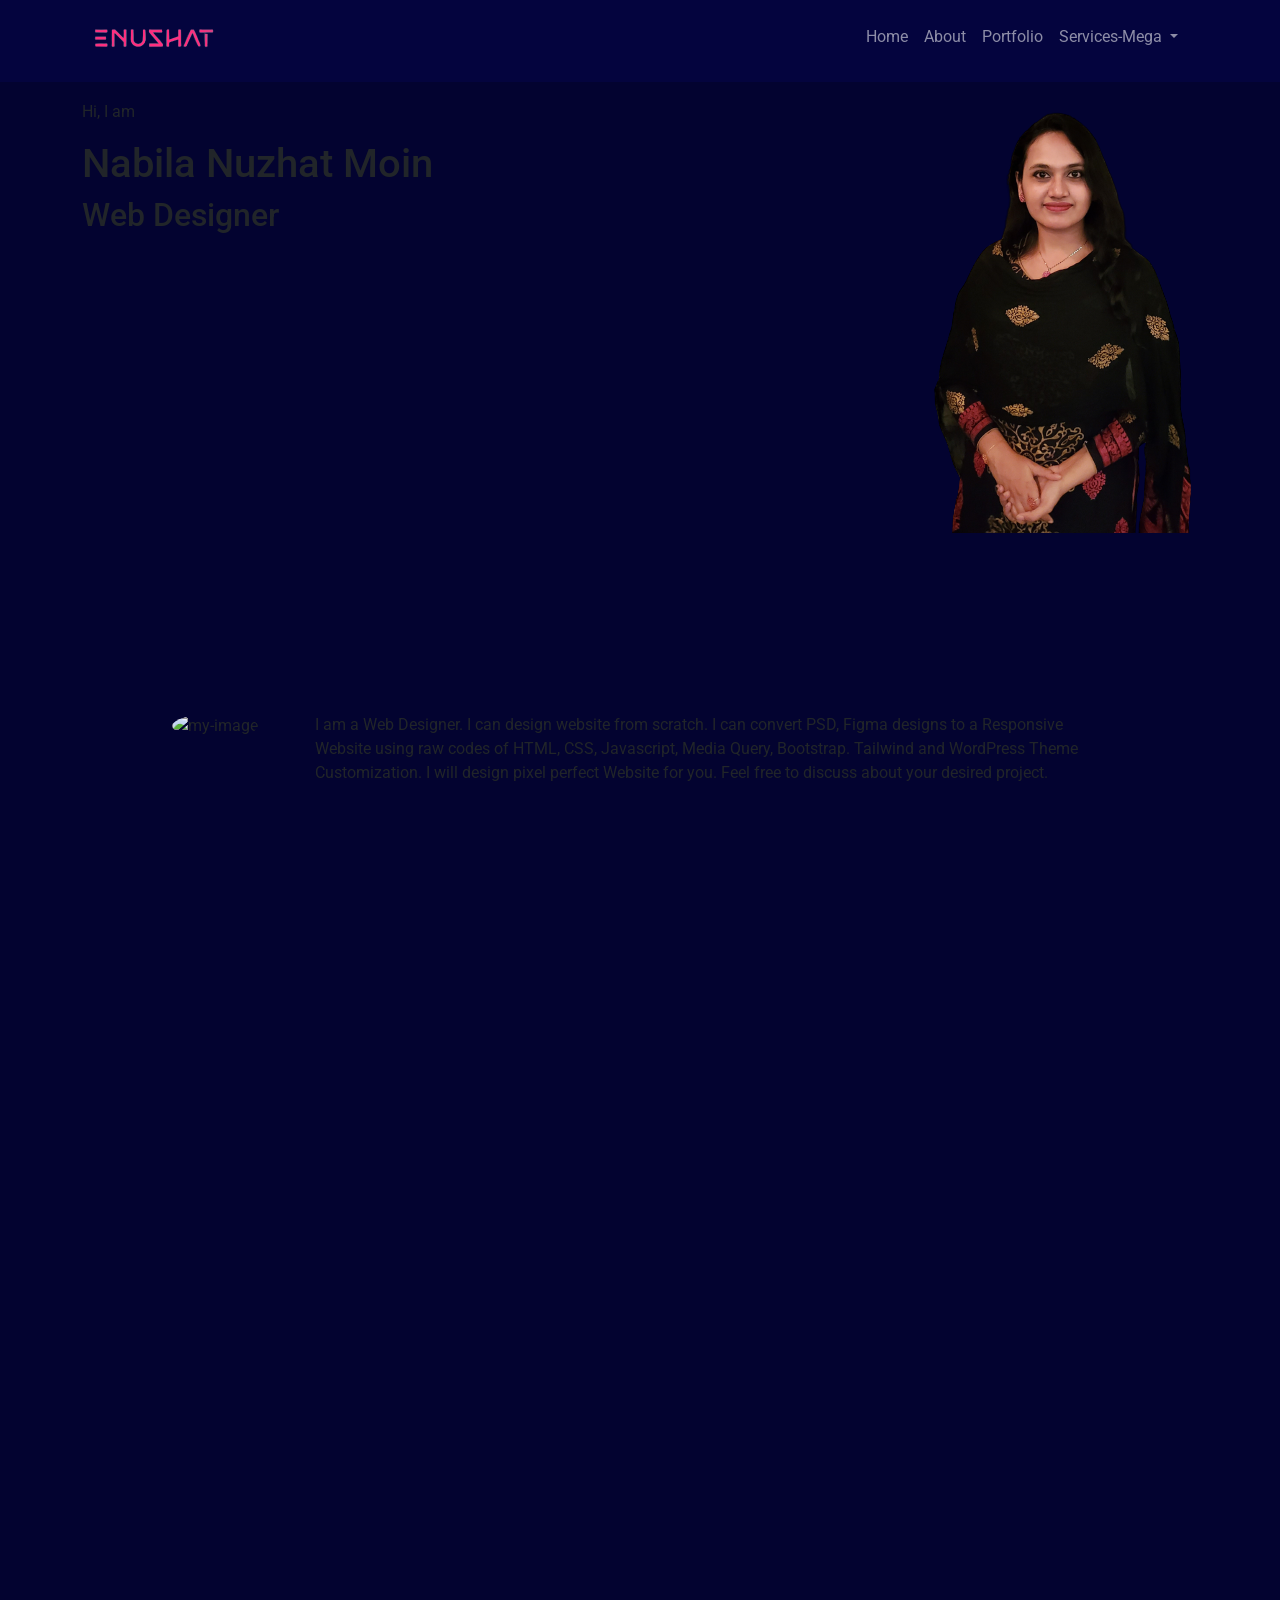
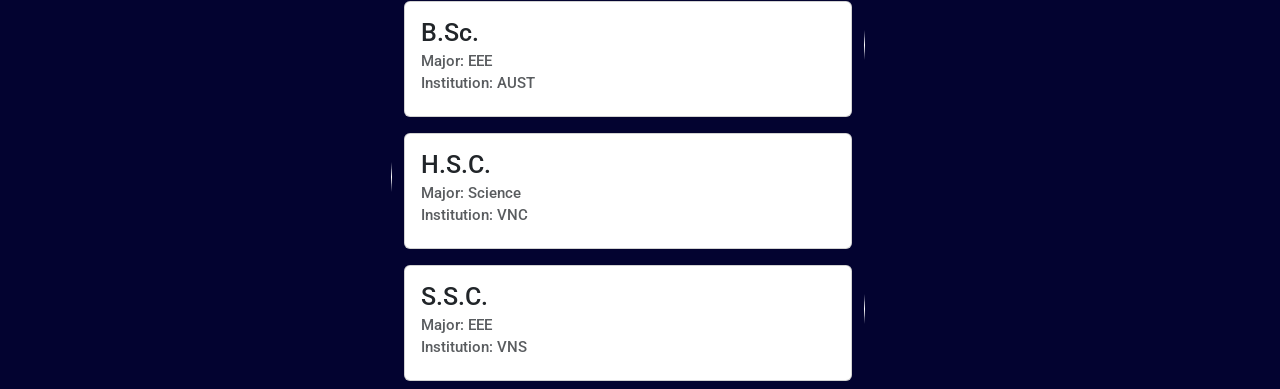
==== index.html @ a144dd79 "zigzag card :Css timeline add work in progress" ====
<!DOCTYPE html>
<html lang="en">
<head>
    <meta charset="UTF-8">
    <meta name="viewport" content="width=device-width, initial-scale=1.0">
    <title>Nabila Nuzhat Moin-Demo</title>
<!-- my favicon logo -->
    <link rel="icon" href="image/white-favicon.png" type="image/png">

<!-- google fonts-roboto -->
    <link rel="preconnect" href="https://fonts.googleapis.com">
    <link rel="preconnect" href="https://fonts.gstatic.com" crossorigin>
    <link href="https://fonts.googleapis.com/css2?family=Roboto:wght@100;300;400;500;700;900&display=swap" rel="stylesheet">

<!-- Bootstrap 5.3 css -->
    <link rel="stylesheet" href="css/bootstrap.min.css">
<!-- my css file -->
    <link rel="stylesheet" href="css/style.css">


</head>
<body>
<!-- header ----------start -->
    <header>
       <section class="container">

        <div class="row">
            <div class="col-12">
<!-- ============= FOR MEGAMenu COMPONENT ============== -->
<nav class="navbar navbar-expand-lg navbar-dark">
    <div class="container-fluid">
        <a class="navbar-brand" href="index.html"><img src="image/my-logo.png" class="img-fluid w-50" alt="my-logo"></a>
        <button class="navbar-toggler" type="button" data-bs-toggle="collapse" data-bs-target="#main_nav"  aria-expanded="false" aria-label="Toggle navigation">
            <span class="navbar-toggler-icon"></span>
        </button>
        <div class="collapse navbar-collapse" id="main_nav">
            <ul class="navbar-nav ms-auto">
                <li class="nav-item active"> <a class="nav-link" href="index.html">Home </a> </li>
                <li class="nav-item"><a class="nav-link" href="#"> About </a></li>
                <li class="nav-item"><a class="nav-link" href="#"> Portfolio </a></li>
                <li class="nav-item dropdown has-megamenu">
                    <a class="nav-link dropdown-toggle" href="#" data-bs-toggle="dropdown"> Services-Mega </a>
                    <div class="dropdown-menu megamenu" role="menu">
                        <div class="row g-3">
                            <div class="col-lg-3 col-6">
                                <div class="col-megamenu">
                                    <h6 class="title">PSD to HTML/CSS</h6>
                                    <ul class="list-unstyled">
                                        <li><a href="#">Custom Menu</a></li>
                                        <li><a href="#">Custom Menu</a></li>
                                        <li><a href="#">Custom Menu</a></li>
                                        <li><a href="#">Custom Menu</a></li>
                                        <li><a href="#">Custom Menu</a></li>
                                        <li><a href="#">Custom Menu</a></li>
                                    </ul>
                                </div>  <!-- col-megamenu.// -->
                            </div><!-- end col-3 -->
                            <div class="col-lg-3 col-6">
                                <div class="col-megamenu">
                                    <h6 class="title">Figma to HTML/CSS3</h6>
                                    <ul class="list-unstyled">
                                        <li><a href="#">Custom Menu</a></li>
                                        <li><a href="#">Custom Menu</a></li>
                                        <li><a href="#">Custom Menu</a></li>
                                        <li><a href="#">Custom Menu</a></li>
                                        <li><a href="#">Custom Menu</a></li>
                                        <li><a href="#">Custom Menu</a></li>
                                    </ul>
                                </div>  <!-- col-megamenu.// -->
                            </div><!-- end col-3 -->
                            <div class="col-lg-3 col-6">
                                <div class="col-megamenu">
                                    <h6 class="title">Wordepress Theme Customization</h6>
                                    <ul class="list-unstyled">
                                        <li><a href="#"></a></li>
                                        <li><a href="#">Elementor</a></li>
                                        <li><a href="#">Custom Menu</a></li>
                                        <li><a href="#">Custom Menu</a></li>
                                        <li><a href="#">Custom Menu</a></li>
                                        <li><a href="#">Custom Menu</a></li>
                                    </ul>
                                </div>  <!-- col-megamenu.// -->
                            </div>    
                            <div class="col-lg-3 col-6">
                                <div class="col-megamenu">
                                    <h6 class="title">React Js</h6>
                                    <ul class="list-unstyled">
                                        <li><a href="#">Custom Menu</a></li>
                                        <li><a href="#">Custom Menu</a></li>
                                        <li><a href="#">Custom Menu</a></li>
                                        <li><a href="#">Custom Menu</a></li>
                                        <li><a href="#">Custom Menu</a></li>
                                        <li><a href="#">Custom Menu</a></li>
                                    </ul>
                                </div>  <!-- col-megamenu.// -->
                            </div><!-- end col-3 -->
                        </div><!-- end row --> 
                    </div> <!-- dropdown-mega-menu.// -->
                </li>
            </ul>
         
        </div> <!-- navbar-collapse.// -->
    </div> <!-- container-fluid.// -->
    </nav>
    <!-- ============= FOR MEGAMenu COMPONENT END// ============== -->
    </div>
    </div>
    
       
       </section>
    </header>
    <!-- header ----------end -->

    <!-- banner ---------- start -->
    <section class="banner common-bg  mx-auto">
        <div class="container">
            <div class="d-flex flex-column flex-sm-row justify-content-sm-between ">
                <div class="text-banner-intro">
                    <p>Hi&comma; I am</p>
                    <h1>Nabila Nuzhat Moin</h1>
                    <h2>Web Designer</h2>
                </div>
                <div class="banner-my-image">
                    <img src="image/middle-bg.png" class="img-fluid" alt="nabila-nuzhat-moin">
                </div>
            </div>
        </div>
    </section>
<!-- banner ---------- end -->


<!-- About ---------- start -->
<section class="about common-bg mx-auto">
    <div class="container about-container">
        <div class="d-flex flex-row justify-content-sm-between">
            <div class="about-my-image">
                <img src="image/about-image.png" alt="my-image" class="img-fluid">
            </div>
            <div class="about-text">
                <p>I am a Web Designer. I can design website from scratch. I can convert PSD,  Figma designs to a Responsive Website using raw codes of HTML, CSS, Javascript, Media Query, Bootstrap. Tailwind and WordPress Theme Customization. I will design pixel perfect Website for you. Feel free to discuss about your desired project.</p>
            </div>
        </div>
    </div>
</section>
<!-- About ---------- end -->

<!-- Education ----start -->
    <section class="education common-bg">
        <div class="container-fluid">
            <di class="row">
                <div class="col-md-12 d-flex flex-column align-items-center justify-content-center">
                    <!-- BOX 1 -->
                    <div class="card my-2 me-4" style="width: 28rem;">
                        <div class="card-body">
                          <h5 class="card-title">B.Sc.</h5>
                          <h6 class="card-subtitle mb-2 text-body-secondary mb-2 text-muted">Major: EEE</h6>
                          <h6 class="card-subtitle mb-2 text-body-secondary">Institution: AUST</h6>
                          
                          
                        </div>
                        <span class="left-arrow"></span>
                      </div>

                    <!-- BOX 2 -->
                        <div class="card my-2 me-4" style="width: 28rem;">
                            <div class="card-body">
                            <h5 class="card-title">H.S.C.</h5>
                            <h6 class="card-subtitle mb-2 text-body-secondary mb-2 text-muted">Major: Science</h6>
                            <h6 class="card-subtitle mb-2 text-body-secondary">Institution: VNC</h6>
                          
                          
                        </div>
                        <span class="right-arrow"></span>
                      </div>

                    <!-- BOX 3 -->
                        <div class="card my-2 me-4" style="width: 28rem;">
                            <div class="card-body">
                            <h5 class="card-title">S.S.C.</h5>
                            <h6 class="card-subtitle mb-2 text-body-secondary mb-2 text-muted">Major: EEE</h6>
                            <h6 class="card-subtitle mb-2 text-body-secondary">Institution: VNS</h6>
                            
                            
                            </div>
                            <span class="left-arrow"></span>
                        </div>

                </div>
            </di>
        </div>
    </section>
<!-- Education ----end -->

    <script src="js/bootstrap.bundle.min.js"></script>
</body>
</html>
---- css/style.css ----
:root{
    --primary-font: "Roboto", sans-serif;
    --navy-blue: #07074d;
    --navy-blue-transparent: rgba(7, 7, 77, 0.5);
    --navy-blue-darkest: #030330;
}

a{
    text-decoration: none;
}

body{
    font-family: var(--primary-font);
}

.common-bg{
    background-color: var(--navy-blue-darkest);
}

/* header style */
header{
    position: sticky;
    top: 0;
    height: 82px;
    background-color: var(--navy-blue-transparent);
    z-index: 999;
    padding: 0 20px;
    margin-bottom: -82px;
}

.header-container{
    display: flex;
    justify-content: space-between;
    align-items: center;
}

/* banner - style */

.banner{
    padding-top: 100px;
    padding-bottom: 100px;
}

.about{
    padding: 80px 0;
}
.about .about-container{
    height: 800px;
    width: 75%;
}
.about-my-image{
    width: 350px;
}

.about-text{
    padding-left: 20px ;
    
}

.about-my-image img{
    border-radius: 50%;
width: 100%;
}

/* Education ---------------------------------*/
/* .wpr-timeline-centered{
     
        position: relative;
        display: table;
        width: 100%;
        height: 100%;
    
}

.elementor-11 .elementor-element.elementor-element-42fb669 .wpr-wrapper .wpr-middle-line {
    background-color: #FF2D7F;
    width: 4px;
    transform: translate(-50%) !important;
}
.wpr-both-sided-timeline .wpr-middle-line {
    left: 50%;
}
.wpr-middle-line {
    position: absolute;
    display: block;
    width: 4px;
    top: 20px;
    height: 100%;
} */

.card-title{
    font-size: 25px;
}
.card-subtitle{
    font-size: 15px;
}

.left-arrow{
    position: absolute;
    height: 0;
    width: 0;
    top: 28px;
    z-index: 1;
    border-top: 15px solid transparent;
    border-bottom: 15px solid transparent;
    border-left: 1px solid #fff;
    right: -14px;
}
.right-arrow{
    position: absolute;
    height: 0;
    width: 0;
    top: 28px;
    z-index: 1;
    border-top: 15px solid transparent;
    border-bottom: 15px solid transparent;
    border-left: 1px solid #fff;
    left: -14px;
}

/* Mega menu design-bootstrap snippet */
.navbar .megamenu{ padding: 1rem; }
/* ============ desktop view ============ */
@media all and (min-width: 992px) {
	
	.navbar .has-megamenu{position:static!important;}
	.navbar .megamenu{left:0; right:0; width:100%; margin-top:0;  }
	
}	
/* ============ desktop view .end// ============ */


/* ============ mobile view ============ */
@media(max-width: 991px){
	.navbar.fixed-top .navbar-collapse, .navbar.sticky-top .navbar-collapse{
		overflow-y: auto;
	    max-height: 90vh;
	    margin-top:10px;
	}
}
/* ============ mobile view .end// ============ */
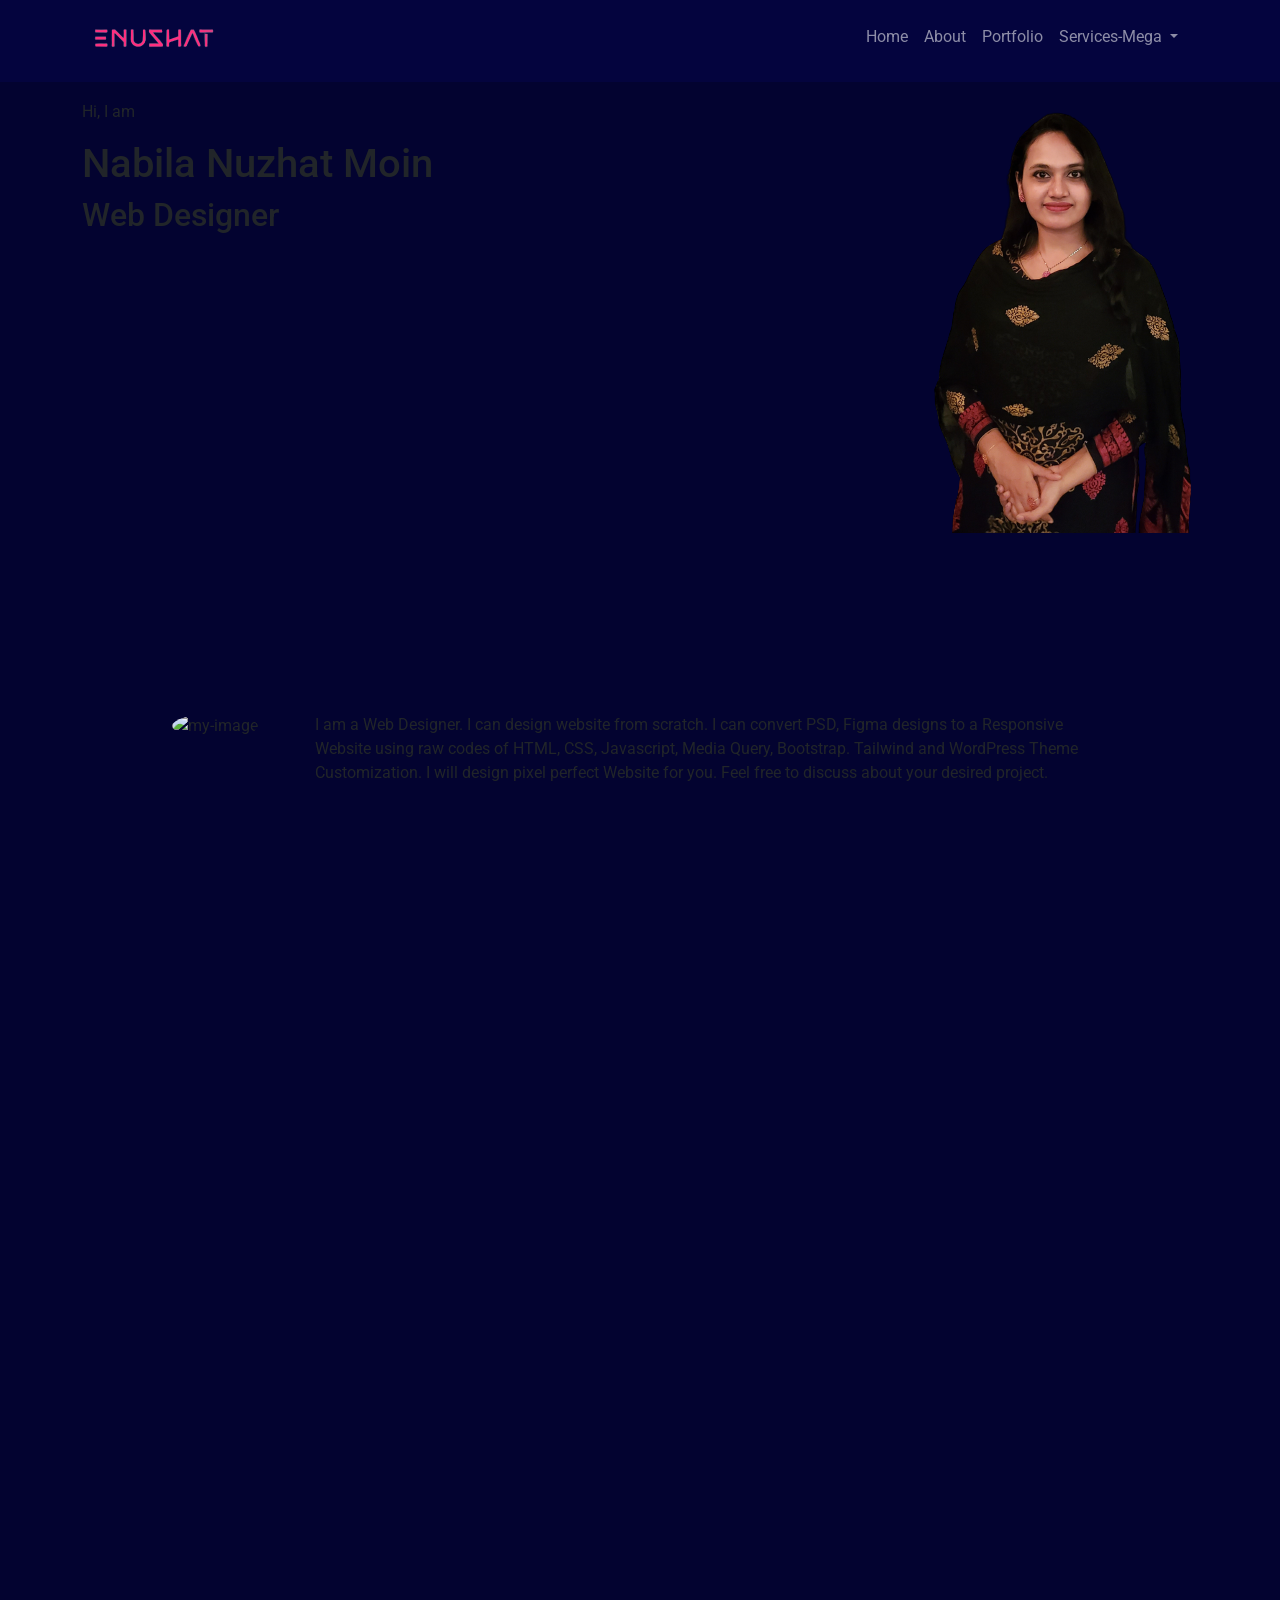
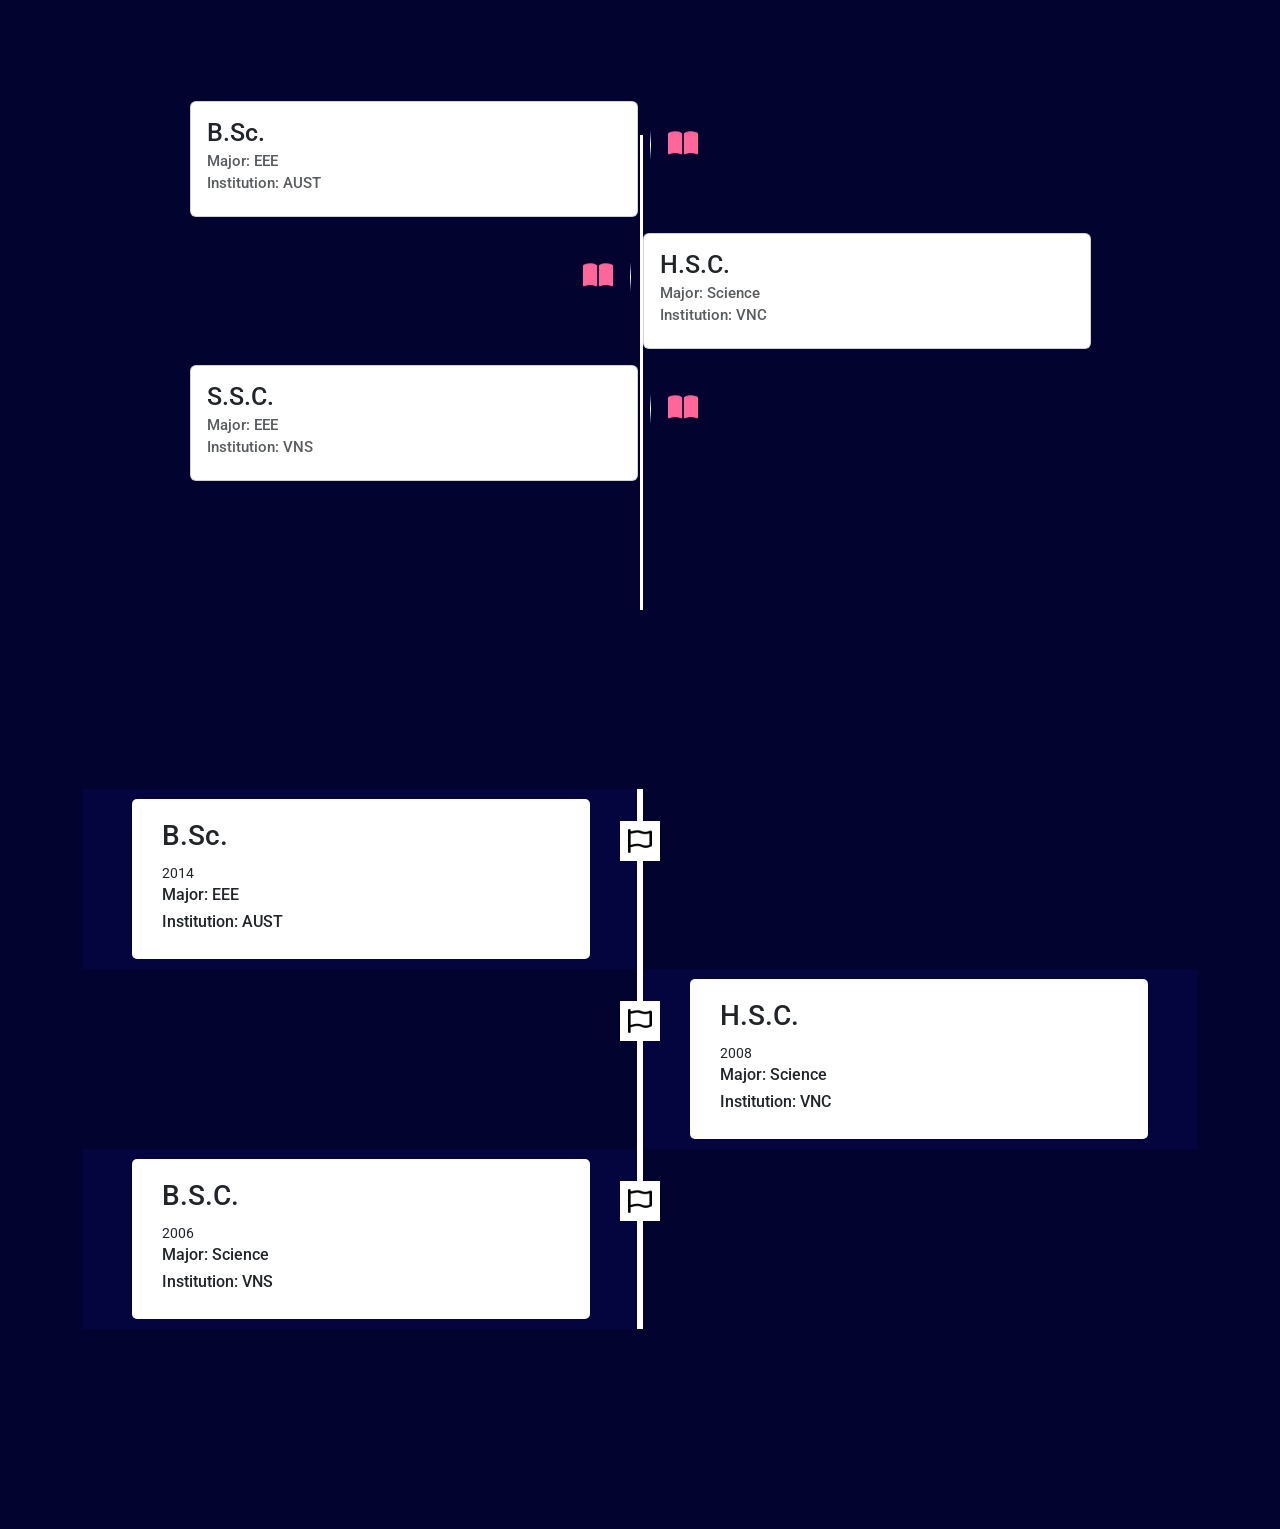
==== commit d7cbbadc: "timeline 2nd design trial" ====
--- a/index.html
+++ b/index.html
@@ -147,10 +147,13 @@
 <!-- Education ----start -->
     <section class="education common-bg">
         <div class="container-fluid">
-            <di class="row">
-                <div class="col-md-12 d-flex flex-column align-items-center justify-content-center">
+            <di class="row education-line">
+                <div class=" col-md-12 white-line d-flex flex-column align-items-center justify-content-center">
                     <!-- BOX 1 -->
-                    <div class="card my-2 me-4" style="width: 28rem;">
+                    <div class="card my-2 me-4 leftBox" style="width: 28rem;">
+                        <img src="image/book-open-solid.png" class="card-icon-image pt-3 px-3 pb-1" alt="">
+                        <!-- <img src="im/" class="card-flag-image pt-3 px-3 pb-1" alt=""> -->
+                        
                         <div class="card-body">
                           <h5 class="card-title">B.Sc.</h5>
                           <h6 class="card-subtitle mb-2 text-body-secondary mb-2 text-muted">Major: EEE</h6>
@@ -162,7 +165,9 @@
                       </div>
 
                     <!-- BOX 2 -->
-                        <div class="card my-2 me-4" style="width: 28rem;">
+                    <div class="card my-2 me-4 rightBox" style="width: 28rem;">
+                        <img src="image/book-open-solid.png" class="card-icon-image pt-3 px-3 pb-1" alt="">
+                        <!-- <img src="im/" class="card-flag-image pt-3 px-3 pb-1" alt=""> -->
                             <div class="card-body">
                             <h5 class="card-title">H.S.C.</h5>
                             <h6 class="card-subtitle mb-2 text-body-secondary mb-2 text-muted">Major: Science</h6>
@@ -174,7 +179,9 @@
                       </div>
 
                     <!-- BOX 3 -->
-                        <div class="card my-2 me-4" style="width: 28rem;">
+                    <div class="card my-2 me-4 leftBox" style="width: 28rem;">
+                        <img src="image/book-open-solid.png" class="card-icon-image pt-3 px-3 pb-1" alt="">
+                        <!-- <img src="image/flag-regular.svg" class="card-flag-image pt-3 px-3 pb-1" alt=""> -->
                             <div class="card-body">
                             <h5 class="card-title">S.S.C.</h5>
                             <h6 class="card-subtitle mb-2 text-body-secondary mb-2 text-muted">Major: EEE</h6>
@@ -191,6 +198,46 @@
     </section>
 <!-- Education ----end -->
 
+
+
+
+<!-- -------------------timeline second  -->
+<section class="education common-bg">
+    <div class="timeline container">
+        <!-- TIME box 1 -->
+        <div class="education-container left-container">
+            <img src="image/flag-regular.png" alt="icon">
+            <div class="text-box">
+                <h3>B.Sc.</h3>
+                <small>2014</small>
+                <h6>Major: EEE</h6>
+                <h6>Institution: AUST</h6>
+            </div>
+        </div>
+        <!-- TIME box 2 -->
+        <div class="education-container right-container">
+            <img src="image/flag-regular.png" alt="icon">
+            <div class="text-box">
+                <h3>H.S.C.</h3>
+                <small>2008</small>
+                <h6>Major: Science</h6>
+                <h6>Institution: VNC</h6>
+            </div>
+        </div>
+        <!-- TIME box 3 -->
+        <div class="education-container left-container">
+            <img src="image/flag-regular.png" alt="icon">
+            <div class="text-box">
+                <h3>B.S.C.</h3>
+                <small>2006</small>
+                <h6>Major: Science</h6>
+                <h6>Institution: VNS</h6>
+            </div>
+        </div>
+    </div>
+
+</section>
+
     <script src="js/bootstrap.bundle.min.js"></script>
 </body>
 </html>
--- a/css/style.css
+++ b/css/style.css
@@ -17,6 +17,7 @@
 
 .common-bg{
     background-color: var(--navy-blue-darkest);
+    padding: 100px 0;
 }
 
 /* header style */
@@ -96,7 +97,45 @@
 .card-subtitle{
     font-size: 15px;
 }
-
+/* , .card-flag-image */
+.card-icon-image{
+    width: 14%;
+    height: auto;
+    position: absolute; 
+    right: -77px;
+    top: 10px;
+    z-index: 10; 
+    color: #fff;
+}
+
+/* .card-flag-image{
+    position: absolute; 
+    right: -77px;
+    top: 10px;
+    z-index: 10; 
+} */
+
+/* .rightBox .card-flag-image {
+    left: -77px;
+} */
+.rightBox .card-icon-image {
+    left: -77px;
+}
+.education-line{
+    position: relative;
+}
+
+.white-line::after{
+    content: '';
+    position: absolute;
+    width: 3px;
+    height: 120%;
+    background-color: #fff;
+    top: 42px;
+    left: 50%;
+    /* margin-left: 9px; */
+    z-index: 1;
+}
 .left-arrow{
     position: absolute;
     height: 0;
@@ -119,6 +158,87 @@
     border-left: 1px solid #fff;
     left: -14px;
 }
+
+.leftBox{
+    left: -17%;
+}
+.rightBox{
+    left: 19%;
+}
+
+
+
+
+
+
+/* ----------------------------new TIMELINE SECOND */
+.timeline{
+    position: relative;
+    
+    margin: 100px auto;
+}
+
+.education-container{
+    padding: 10px 50px;
+    position: relative;
+    width: 50%;
+    background: var(--navy-blue-transparent);
+}
+
+.text-box{
+    padding: 20px 30px;
+    position: relative;
+    background-color: #fff;
+    border-radius: 5px;
+}
+
+.left-container{
+    left: 0;
+}
+
+.right-container{
+    left: 50%;
+}
+
+.education-container img{
+    position: absolute;
+    width: 40px;
+    height: 40px;
+    /* border-radius: 20px; */
+    
+    right: -20px;
+    top: 32px;
+    z-index: 10;
+    background-color: #fff;
+    padding: 8px;
+    
+}
+
+.right-container img{
+    left: -20px;
+}
+
+.timeline::after{
+    content: '';
+    position: absolute;
+    width: 6px;
+    height: 100%;
+    background-color: #fff;
+    top: 0;
+    left: 50%;
+    margin-left: -3px;
+    z-index: 1;
+}
+
+
+
+
+
+
+
+
+
+
 
 /* Mega menu design-bootstrap snippet */
 .navbar .megamenu{ padding: 1rem; }
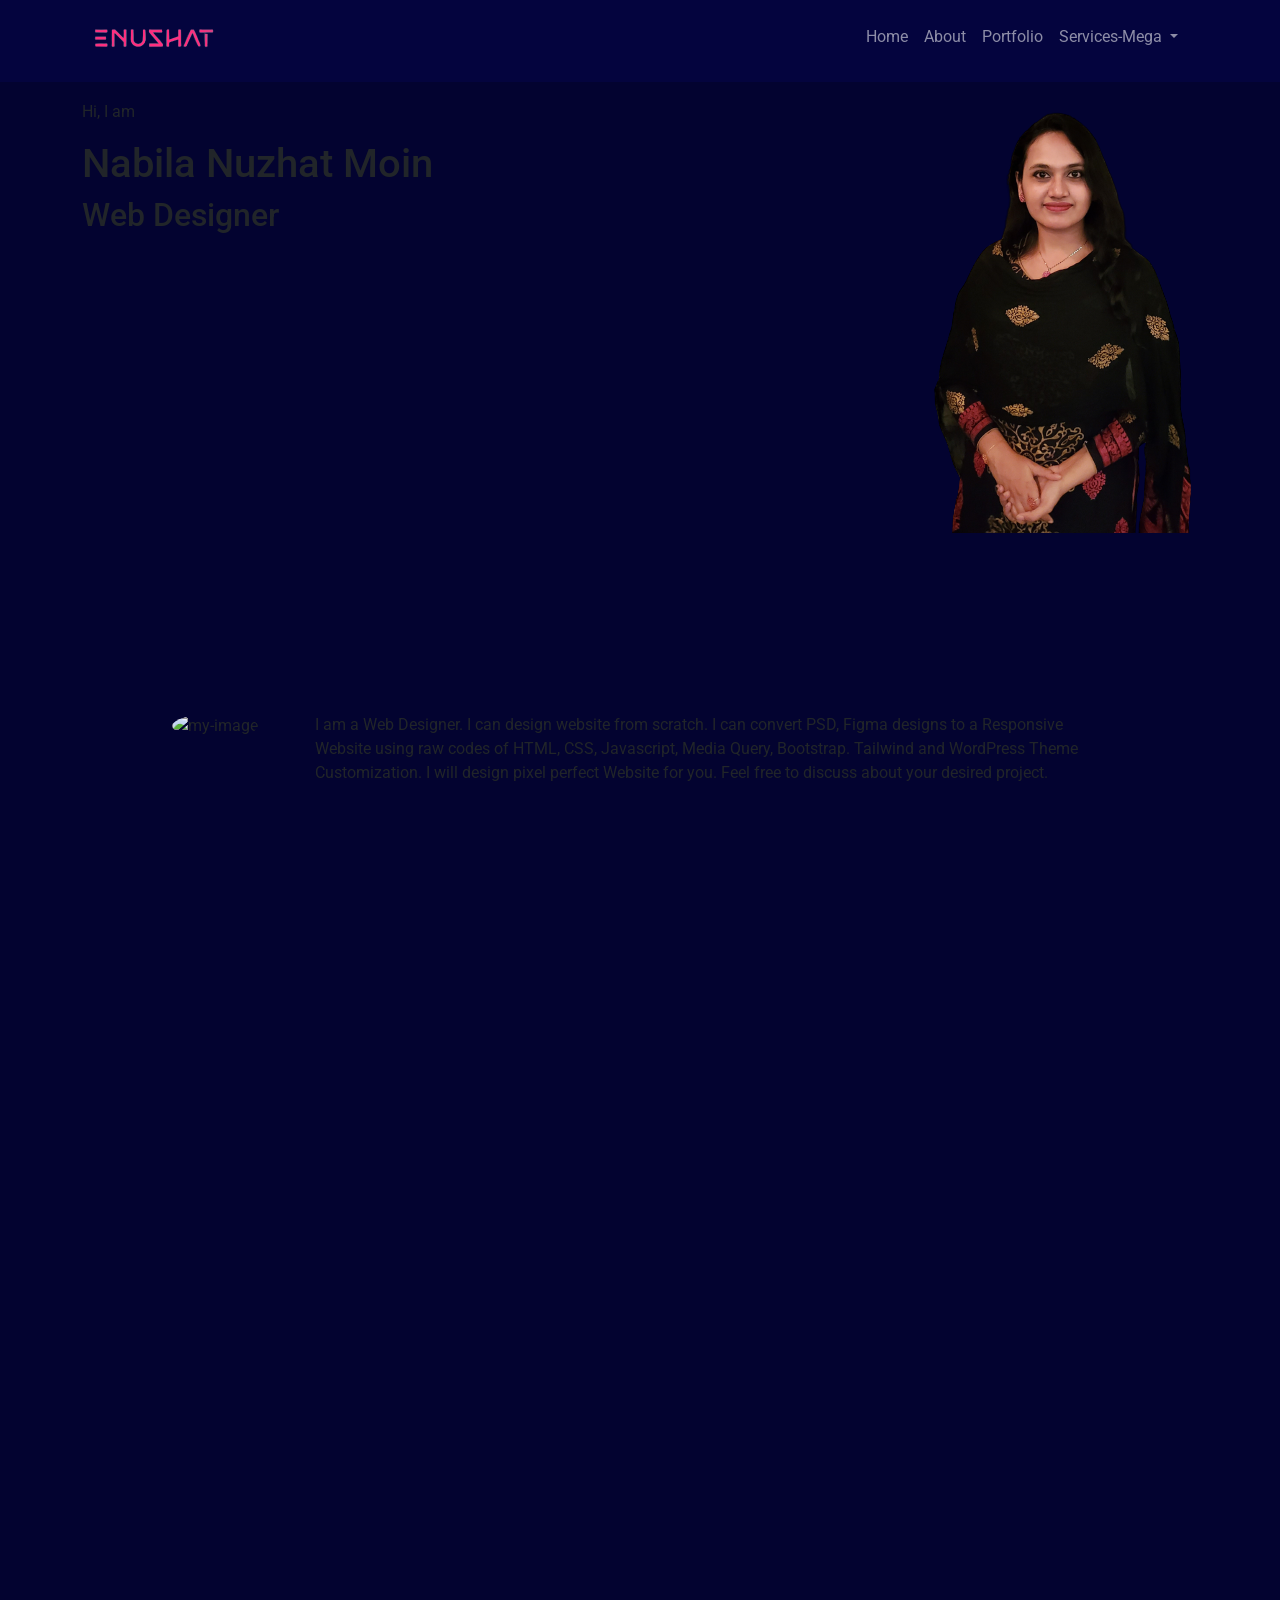
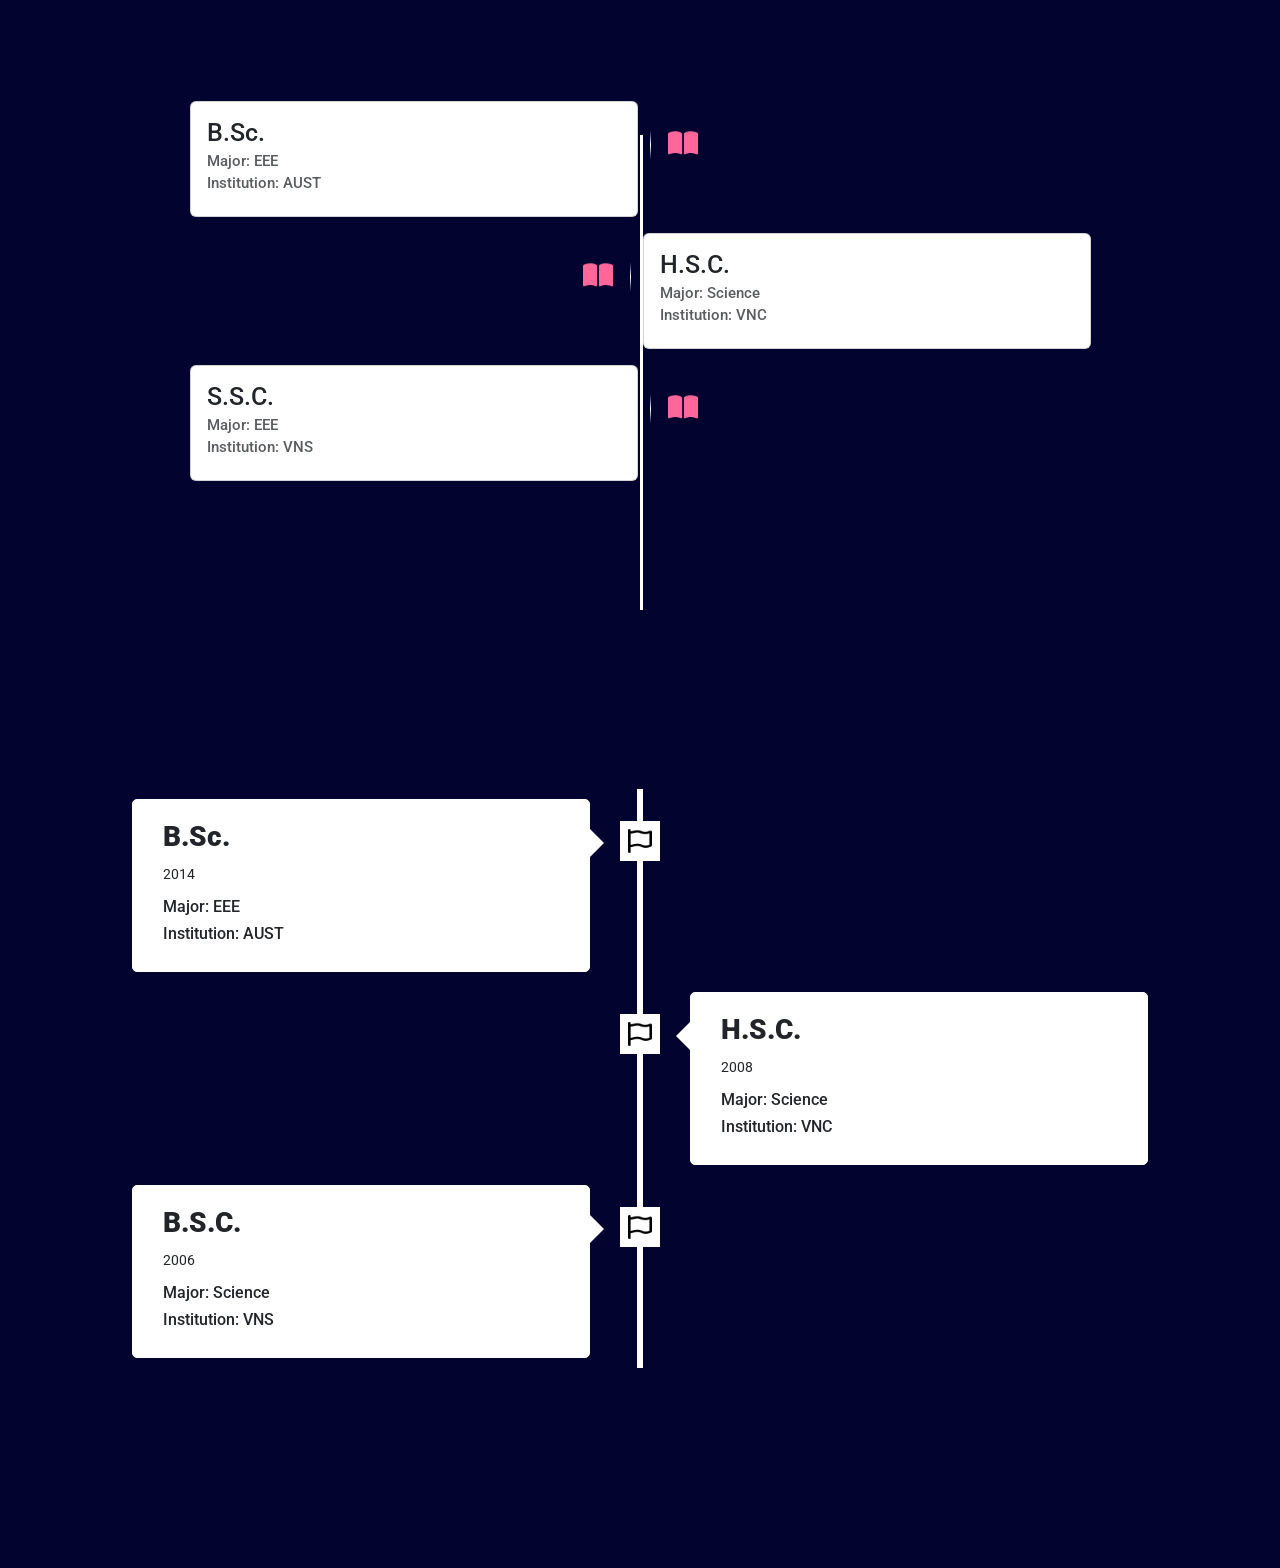
==== commit 0ca96f04: "second timeline design arrow add" ====
--- a/index.html
+++ b/index.html
@@ -212,6 +212,8 @@
                 <small>2014</small>
                 <h6>Major: EEE</h6>
                 <h6>Institution: AUST</h6>
+
+                <span class="left-container-arrow"></span>
             </div>
         </div>
         <!-- TIME box 2 -->
@@ -222,6 +224,8 @@
                 <small>2008</small>
                 <h6>Major: Science</h6>
                 <h6>Institution: VNC</h6>
+
+                <span class="right-container-arrow"></span>
             </div>
         </div>
         <!-- TIME box 3 -->
@@ -232,6 +236,7 @@
                 <small>2006</small>
                 <h6>Major: Science</h6>
                 <h6>Institution: VNS</h6>
+                <span class="left-container-arrow"></span>
             </div>
         </div>
     </div>
--- a/css/style.css
+++ b/css/style.css
@@ -182,7 +182,7 @@
     padding: 10px 50px;
     position: relative;
     width: 50%;
-    background: var(--navy-blue-transparent);
+    /* background: var(--navy-blue-transparent); */
 }
 
 .text-box{
@@ -190,7 +190,9 @@
     position: relative;
     background-color: #fff;
     border-radius: 5px;
-}
+    border: 1px solid #fff;
+}
+
 
 .left-container{
     left: 0;
@@ -230,6 +232,39 @@
     z-index: 1;
 }
 
+.text-box h3{
+font-weight: 900;
+}
+
+.text-box small{
+    display: inline-block;
+    margin-bottom: 12px;
+}
+
+.left-container-arrow{
+    height: 0;
+    width: 0;
+    position: absolute;
+    top: 28px;
+    z-index: 1;
+    border-top: 15px solid transparent;
+    border-bottom: 15px solid transparent;
+    border-left: 15px solid #fff;
+    right: -15px;
+
+}
+.right-container-arrow{
+    height: 0;
+    width: 0;
+    position: absolute;
+    top: 28px;
+    z-index: 1;
+    border-top: 15px solid transparent;
+    border-bottom: 15px solid transparent;
+    border-right: 15px solid #fff;
+    left: -15px;
+
+}
 
 
 
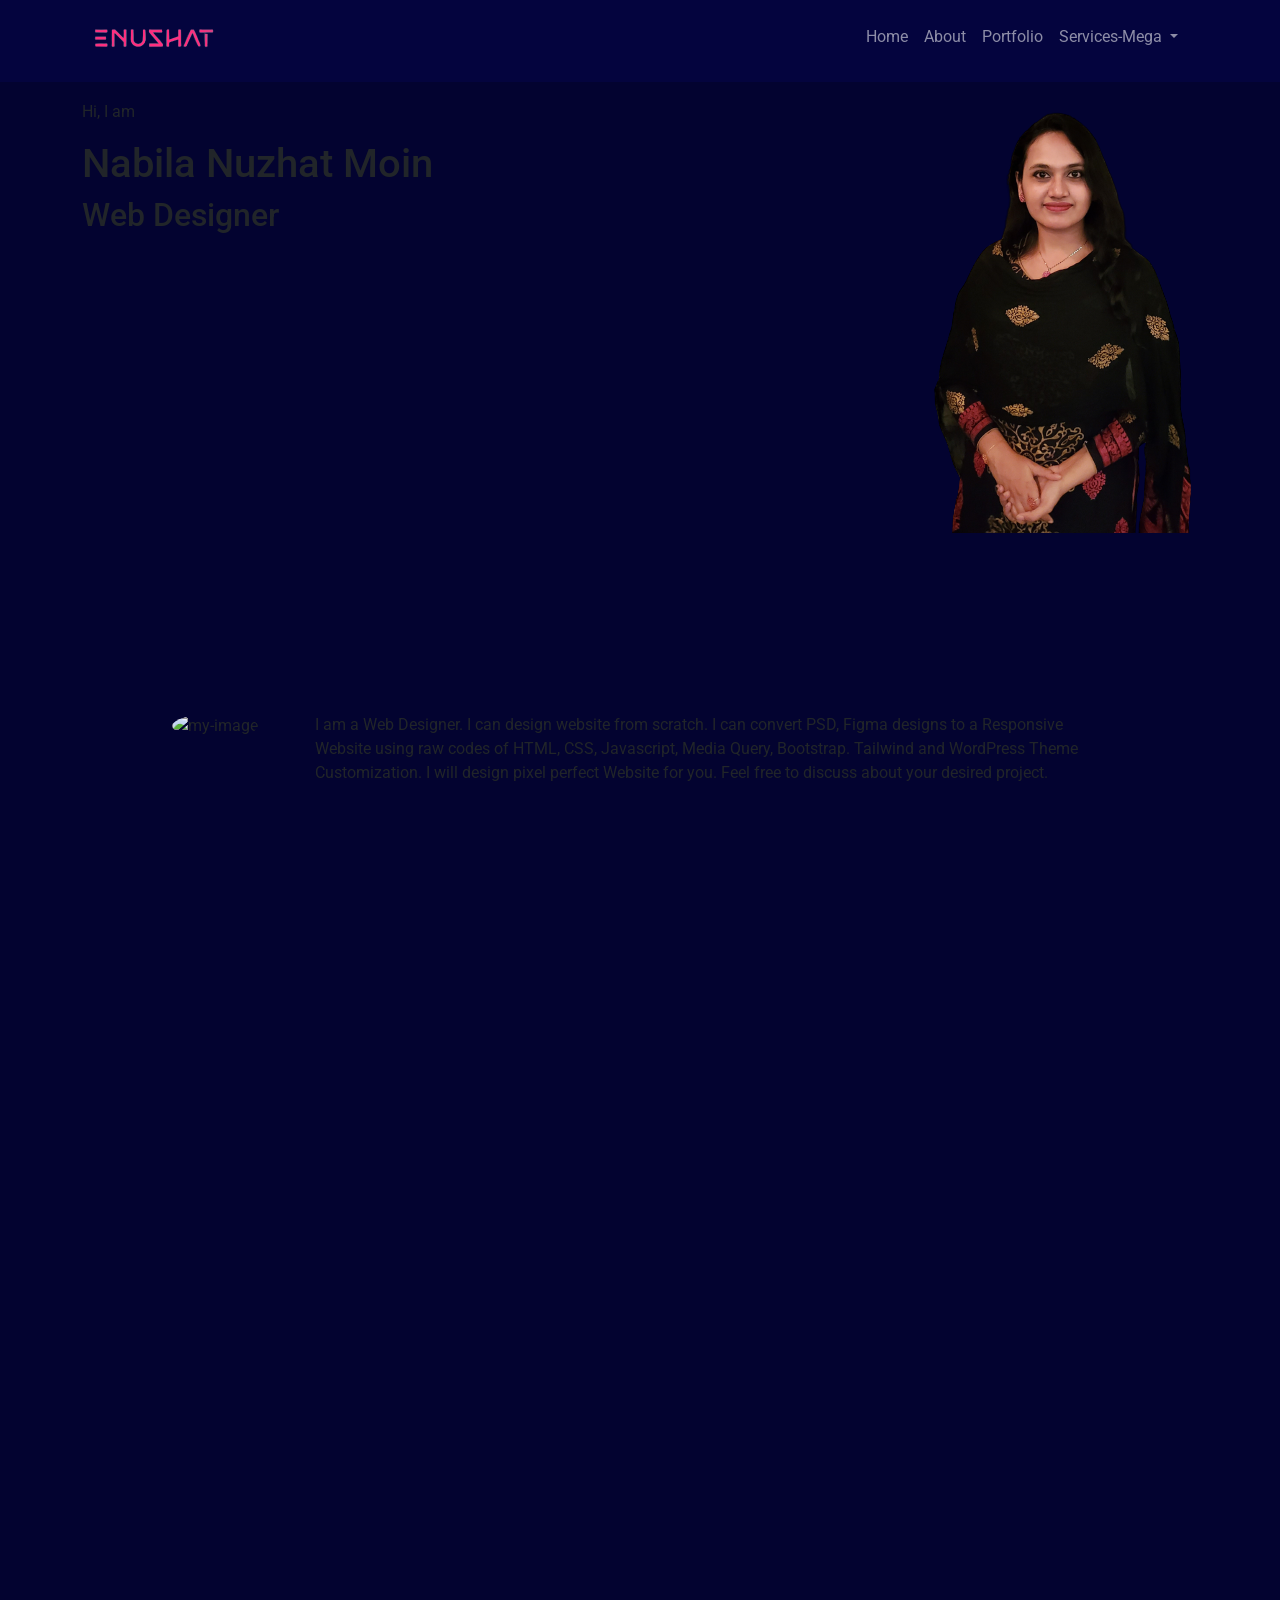
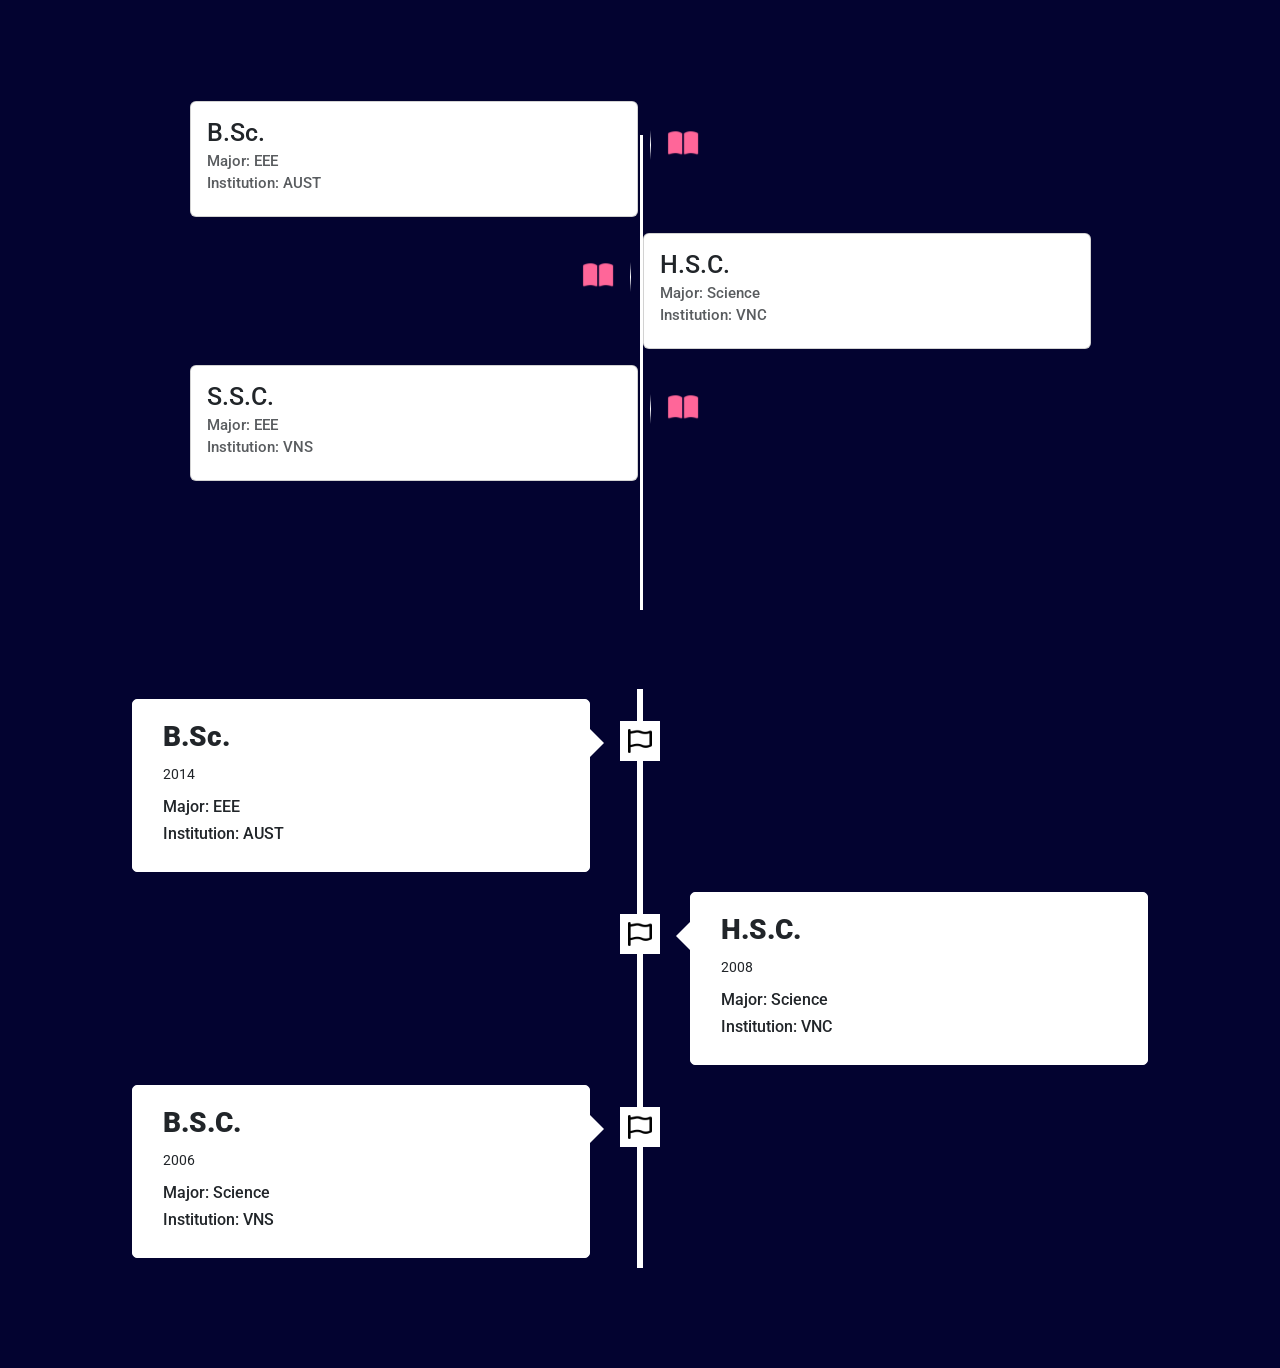
==== commit 2b624bad: "second timeline animation and mediaquery on progress" ====
--- a/index.html
+++ b/index.html
@@ -202,7 +202,7 @@
 
 
 <!-- -------------------timeline second  -->
-<section class="education common-bg">
+<section class="education">
     <div class="timeline container">
         <!-- TIME box 1 -->
         <div class="education-container left-container">
--- a/css/style.css
+++ b/css/style.css
@@ -13,10 +13,11 @@
 
 body{
     font-family: var(--primary-font);
+    background-color: var(--navy-blue-darkest);
 }
 
 .common-bg{
-    background-color: var(--navy-blue-darkest);
+    /* background-color: var(--navy-blue-darkest); */
     padding: 100px 0;
 }
 
@@ -183,6 +184,31 @@
     position: relative;
     width: 50%;
     /* background: var(--navy-blue-transparent); */
+
+    animation: movedown 1s linear forwards;
+    opacity: 0;
+}
+@keyframes movedown{
+    0%{
+        opacity: 1;
+        transform: translateY(-30px);
+    }
+
+    100%{
+        opacity: 1;
+        transform: translateY(0px);
+    }
+}
+
+/* animation of revealing the boxes of the timeline */
+.education-container:nth-child(1){
+    animation-delay: 0s;
+}
+.education-container:nth-child(2){
+    animation-delay: 2s;
+}
+.education-container:nth-child(3){
+    animation-delay: 4s;
 }
 
 .text-box{
@@ -220,17 +246,32 @@
     left: -20px;
 }
 
+/* the middle white line */
 .timeline::after{
     content: '';
     position: absolute;
     width: 6px;
     height: 100%;
-    background-color: #fff;
+    background-color: #ffffff;
     top: 0;
     left: 50%;
     margin-left: -3px;
-    z-index: 1;
-}
+    z-index: -1;
+    
+
+    animation: moveline 6s linear forwards;
+}
+@keyframes moveline{
+    0%{
+        height: 0;
+    }
+
+    100%{
+        height: 100%;
+    }
+}
+
+
 
 .text-box h3{
 font-weight: 900;
@@ -295,4 +336,28 @@
 	    margin-top:10px;
 	}
 }
-/* ============ mobile view .end// ============ */+/* ============ mobile view .end// ============ */
+
+
+/* ============ Timeline mediaquery ============*/
+@media screen and (max-width: 600px) { 
+    .timeline{
+        margin: 50px auto;
+    }
+    .timeline::after{
+        left: 31px;
+    }
+    .education-container{
+        width: 100%;
+        padding-left: 80px;
+        padding-right: 25px;
+    }
+
+    .text-box{
+        font-size: 12px;
+    }
+
+    .text-box small{
+        margin-bottom: 10px;
+    }
+}
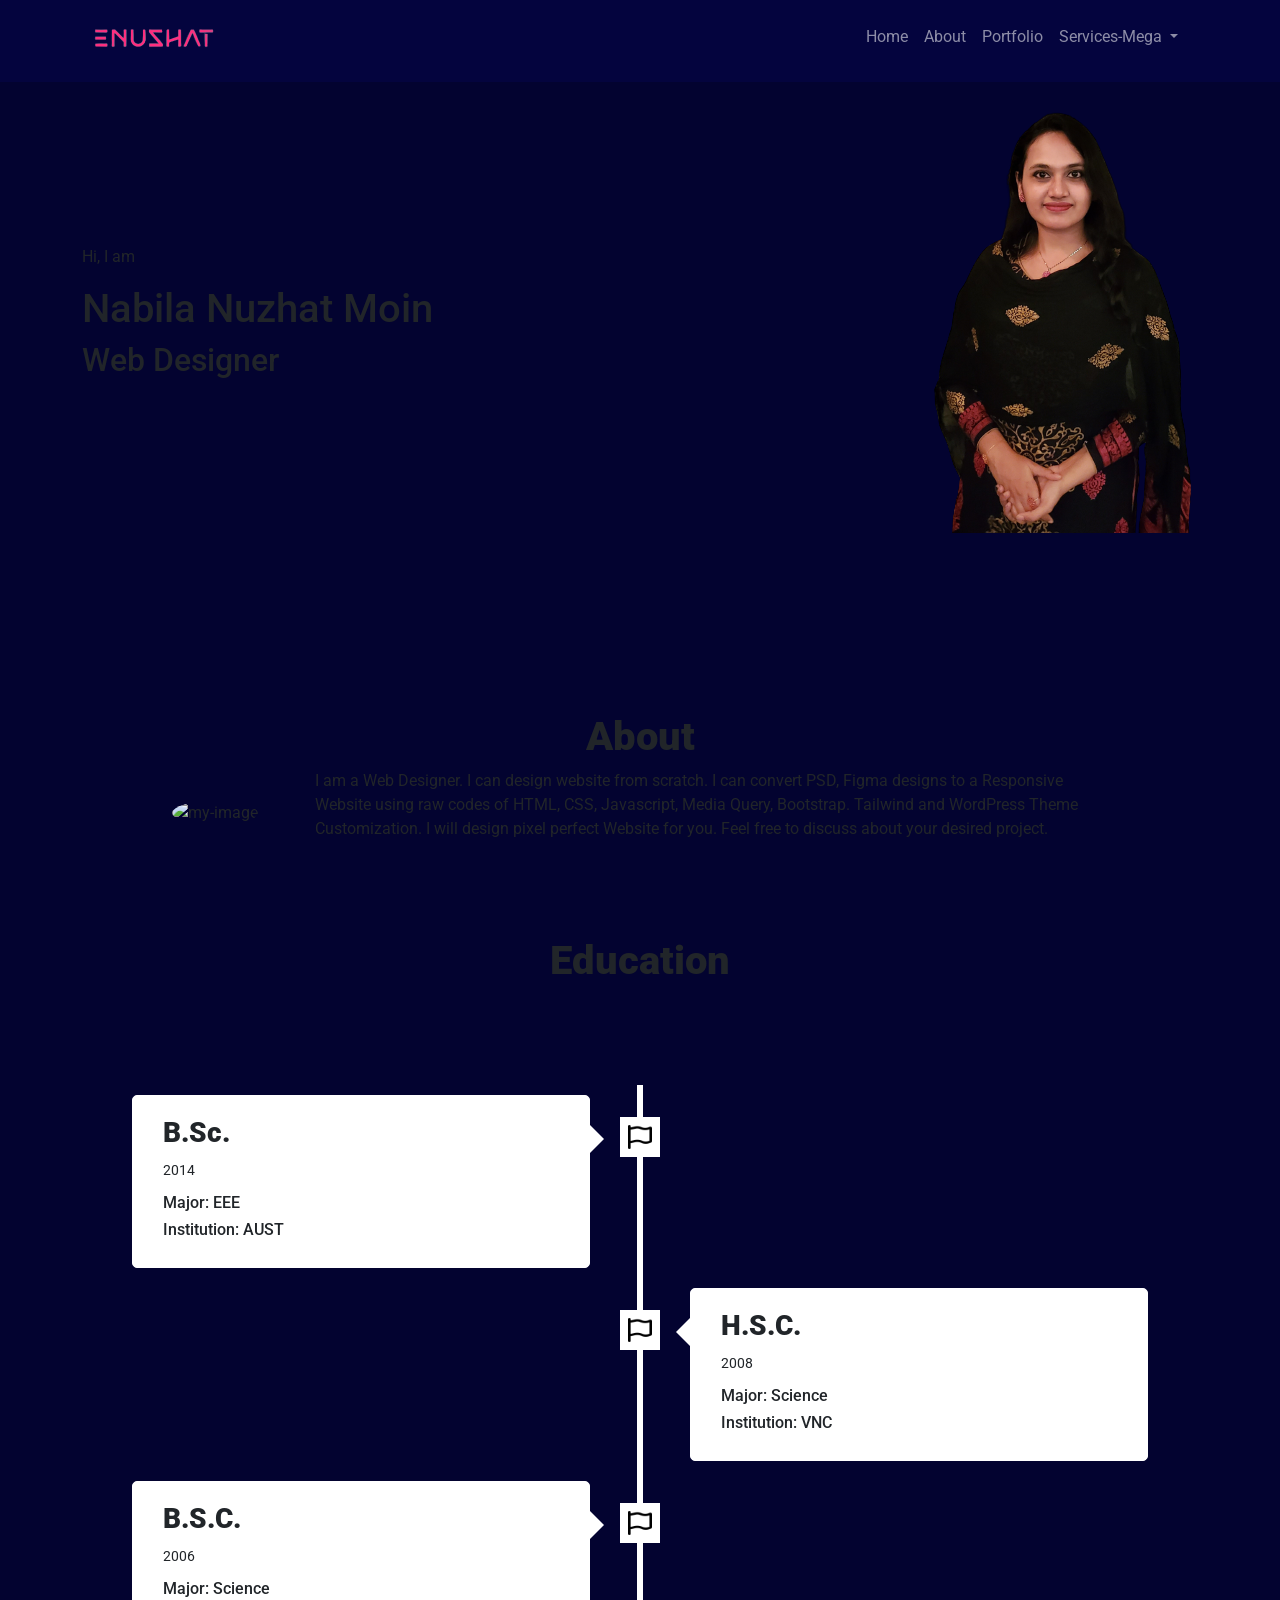
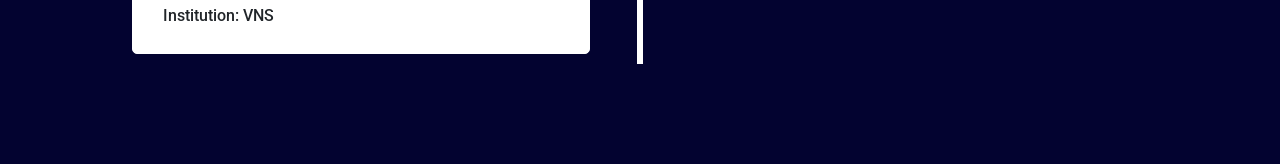
==== commit c6291a20: "retouch few sections" ====
--- a/index.html
+++ b/index.html
@@ -36,7 +36,7 @@
         <div class="collapse navbar-collapse" id="main_nav">
             <ul class="navbar-nav ms-auto">
                 <li class="nav-item active"> <a class="nav-link" href="index.html">Home </a> </li>
-                <li class="nav-item"><a class="nav-link" href="#"> About </a></li>
+                <li class="nav-item"><a class="nav-link" href="#about-me"> About </a></li>
                 <li class="nav-item"><a class="nav-link" href="#"> Portfolio </a></li>
                 <li class="nav-item dropdown has-megamenu">
                     <a class="nav-link dropdown-toggle" href="#" data-bs-toggle="dropdown"> Services-Mega </a>
@@ -114,7 +114,7 @@
     <!-- banner ---------- start -->
     <section class="banner common-bg  mx-auto">
         <div class="container">
-            <div class="d-flex flex-column flex-sm-row justify-content-sm-between ">
+            <div class="d-flex flex-column flex-sm-row justify-content-sm-between align-items-center">
                 <div class="text-banner-intro">
                     <p>Hi&comma; I am</p>
                     <h1>Nabila Nuzhat Moin</h1>
@@ -130,9 +130,10 @@
 
 
 <!-- About ---------- start -->
-<section class="about common-bg mx-auto">
+<section class="about common-bg mx-auto" id="about-me">
     <div class="container about-container">
-        <div class="d-flex flex-row justify-content-sm-between">
+        <h2 class="text-center">About</h2>
+        <div class="d-flex flex-row justify-content-sm-between align-items-center">
             <div class="about-my-image">
                 <img src="image/about-image.png" alt="my-image" class="img-fluid">
             </div>
@@ -145,64 +146,9 @@
 <!-- About ---------- end -->
 
 <!-- Education ----start -->
-    <section class="education common-bg">
-        <div class="container-fluid">
-            <di class="row education-line">
-                <div class=" col-md-12 white-line d-flex flex-column align-items-center justify-content-center">
-                    <!-- BOX 1 -->
-                    <div class="card my-2 me-4 leftBox" style="width: 28rem;">
-                        <img src="image/book-open-solid.png" class="card-icon-image pt-3 px-3 pb-1" alt="">
-                        <!-- <img src="im/" class="card-flag-image pt-3 px-3 pb-1" alt=""> -->
-                        
-                        <div class="card-body">
-                          <h5 class="card-title">B.Sc.</h5>
-                          <h6 class="card-subtitle mb-2 text-body-secondary mb-2 text-muted">Major: EEE</h6>
-                          <h6 class="card-subtitle mb-2 text-body-secondary">Institution: AUST</h6>
-                          
-                          
-                        </div>
-                        <span class="left-arrow"></span>
-                      </div>
-
-                    <!-- BOX 2 -->
-                    <div class="card my-2 me-4 rightBox" style="width: 28rem;">
-                        <img src="image/book-open-solid.png" class="card-icon-image pt-3 px-3 pb-1" alt="">
-                        <!-- <img src="im/" class="card-flag-image pt-3 px-3 pb-1" alt=""> -->
-                            <div class="card-body">
-                            <h5 class="card-title">H.S.C.</h5>
-                            <h6 class="card-subtitle mb-2 text-body-secondary mb-2 text-muted">Major: Science</h6>
-                            <h6 class="card-subtitle mb-2 text-body-secondary">Institution: VNC</h6>
-                          
-                          
-                        </div>
-                        <span class="right-arrow"></span>
-                      </div>
-
-                    <!-- BOX 3 -->
-                    <div class="card my-2 me-4 leftBox" style="width: 28rem;">
-                        <img src="image/book-open-solid.png" class="card-icon-image pt-3 px-3 pb-1" alt="">
-                        <!-- <img src="image/flag-regular.svg" class="card-flag-image pt-3 px-3 pb-1" alt=""> -->
-                            <div class="card-body">
-                            <h5 class="card-title">S.S.C.</h5>
-                            <h6 class="card-subtitle mb-2 text-body-secondary mb-2 text-muted">Major: EEE</h6>
-                            <h6 class="card-subtitle mb-2 text-body-secondary">Institution: VNS</h6>
-                            
-                            
-                            </div>
-                            <span class="left-arrow"></span>
-                        </div>
-
-                </div>
-            </di>
-        </div>
-    </section>
-<!-- Education ----end -->
-
-
-
-
-<!-- -------------------timeline second  -->
-<section class="education">
+   <!-- -------------------timeline second  -->
+<section class="education" id="edu">
+    <h2 class="text-center">Education</h2>
     <div class="timeline container">
         <!-- TIME box 1 -->
         <div class="education-container left-container">
@@ -240,6 +186,17 @@
             </div>
         </div>
     </div>
+<!-- Education ----end -->
+
+<!-- Skills----------------start -->
+    <section class="skills" id="skill">
+        
+    </section>
+<!-- Skills----------------end -->
+
+
+
+
 
 </section>
 
--- a/css/style.css
+++ b/css/style.css
@@ -49,8 +49,14 @@
     padding: 80px 0;
 }
 .about .about-container{
-    height: 800px;
+    /* height: 800px; */
     width: 75%;
+}
+
+.about h2,
+.education h2{
+    font-weight: 900;
+    font-size: 40px;
 }
 .about-my-image{
     width: 350px;
@@ -67,112 +73,7 @@
 }
 
 /* Education ---------------------------------*/
-/* .wpr-timeline-centered{
-     
-        position: relative;
-        display: table;
-        width: 100%;
-        height: 100%;
-    
-}
-
-.elementor-11 .elementor-element.elementor-element-42fb669 .wpr-wrapper .wpr-middle-line {
-    background-color: #FF2D7F;
-    width: 4px;
-    transform: translate(-50%) !important;
-}
-.wpr-both-sided-timeline .wpr-middle-line {
-    left: 50%;
-}
-.wpr-middle-line {
-    position: absolute;
-    display: block;
-    width: 4px;
-    top: 20px;
-    height: 100%;
-} */
-
-.card-title{
-    font-size: 25px;
-}
-.card-subtitle{
-    font-size: 15px;
-}
-/* , .card-flag-image */
-.card-icon-image{
-    width: 14%;
-    height: auto;
-    position: absolute; 
-    right: -77px;
-    top: 10px;
-    z-index: 10; 
-    color: #fff;
-}
-
-/* .card-flag-image{
-    position: absolute; 
-    right: -77px;
-    top: 10px;
-    z-index: 10; 
-} */
-
-/* .rightBox .card-flag-image {
-    left: -77px;
-} */
-.rightBox .card-icon-image {
-    left: -77px;
-}
-.education-line{
-    position: relative;
-}
-
-.white-line::after{
-    content: '';
-    position: absolute;
-    width: 3px;
-    height: 120%;
-    background-color: #fff;
-    top: 42px;
-    left: 50%;
-    /* margin-left: 9px; */
-    z-index: 1;
-}
-.left-arrow{
-    position: absolute;
-    height: 0;
-    width: 0;
-    top: 28px;
-    z-index: 1;
-    border-top: 15px solid transparent;
-    border-bottom: 15px solid transparent;
-    border-left: 1px solid #fff;
-    right: -14px;
-}
-.right-arrow{
-    position: absolute;
-    height: 0;
-    width: 0;
-    top: 28px;
-    z-index: 1;
-    border-top: 15px solid transparent;
-    border-bottom: 15px solid transparent;
-    border-left: 1px solid #fff;
-    left: -14px;
-}
-
-.leftBox{
-    left: -17%;
-}
-.rightBox{
-    left: 19%;
-}
-
-
-
-
-
-
-/* ----------------------------new TIMELINE SECOND */
+/* ----------------------------new TIMELINE SECOND trial */
 .timeline{
     position: relative;
     
@@ -360,4 +261,19 @@
     .text-box small{
         margin-bottom: 10px;
     }
+
+    .right-container{
+        left: 0;
+    }
+
+    .left-container img, .right-container img{
+        left: 10px;
+    }
+
+    .left-container-arrow, .right-container-arrow{
+        border-right: 15px solid #fff;
+        border-left: 0;
+        left: -15px;
+    }
+
 }
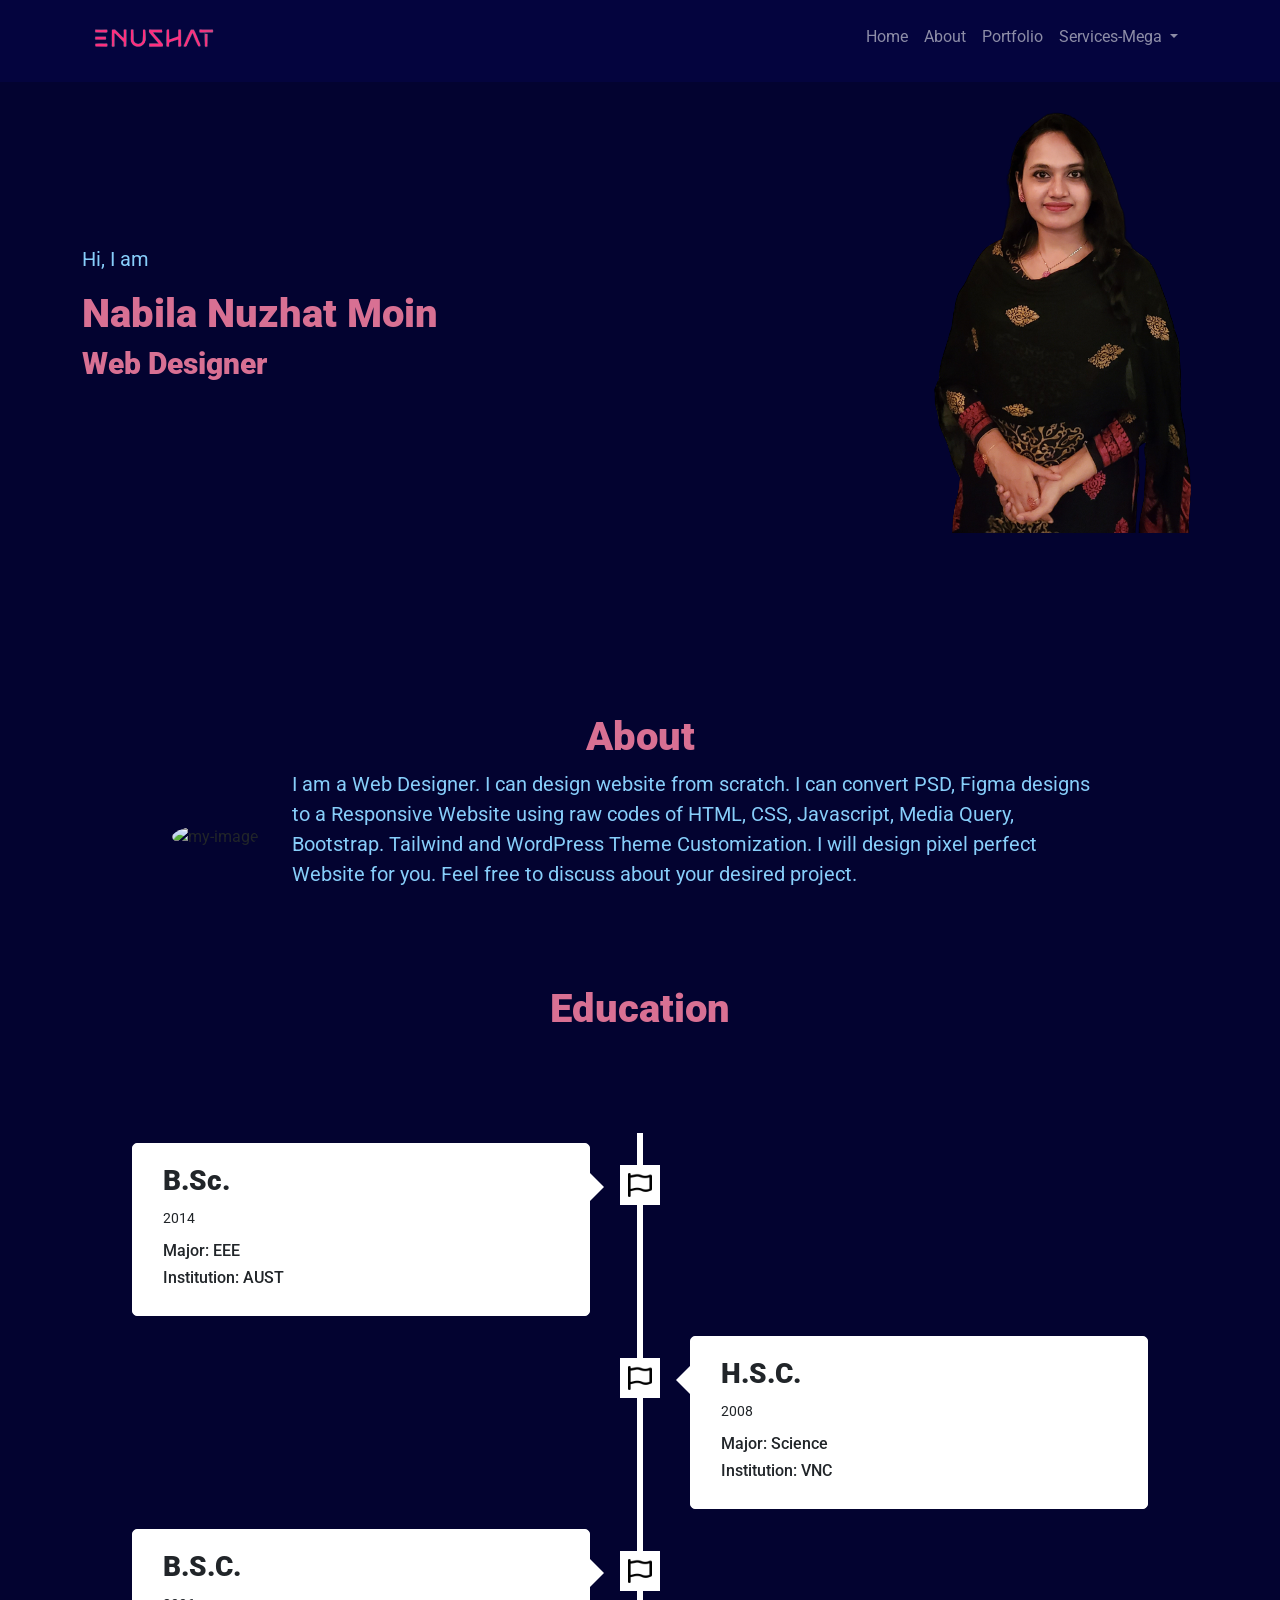
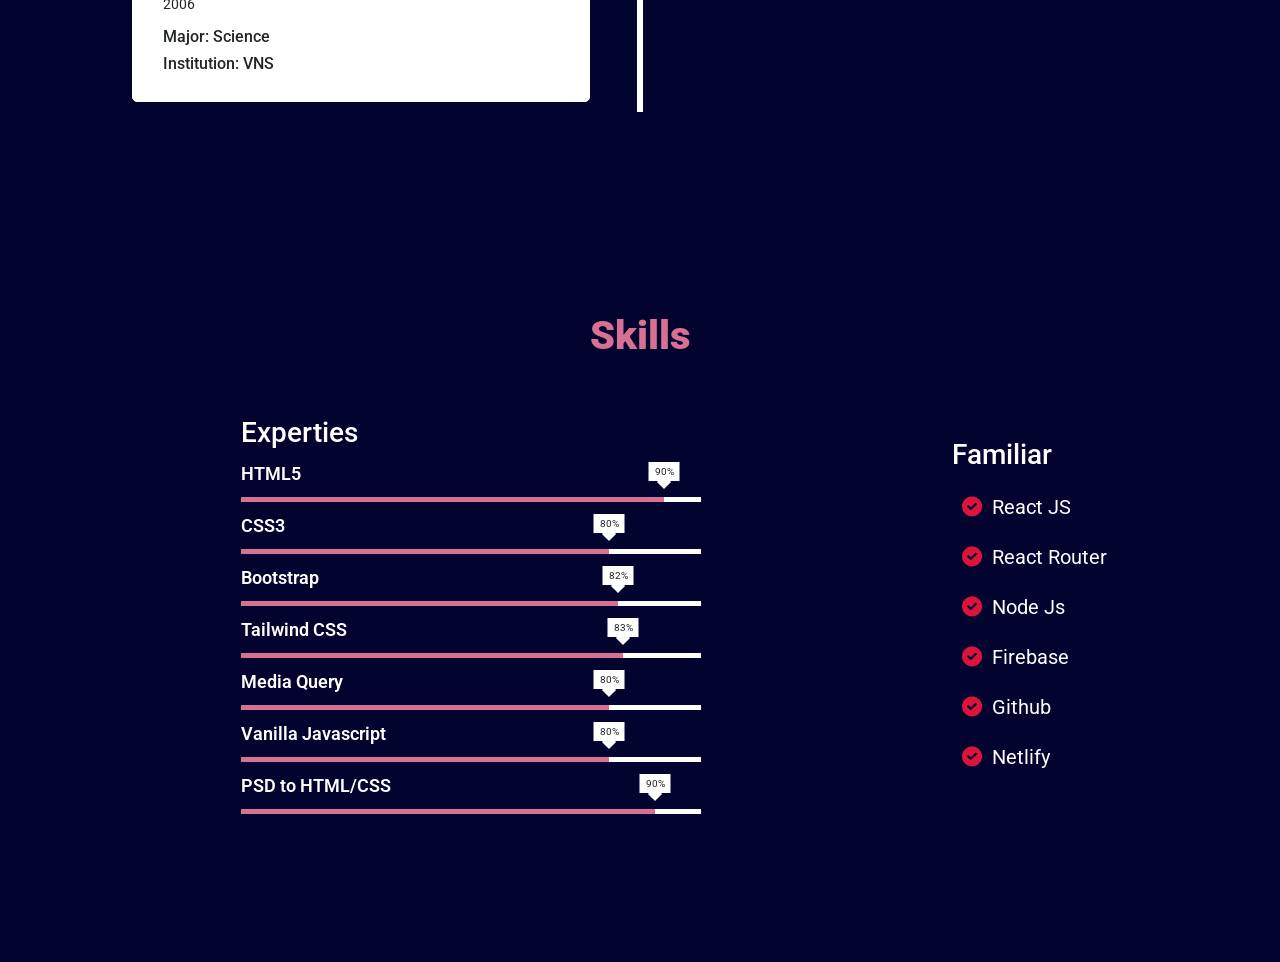
==== commit 211b6b2d: "new retouch design, skill bar, list items skills" ====
--- a/index.html
+++ b/index.html
@@ -11,6 +11,9 @@
     <link rel="preconnect" href="https://fonts.googleapis.com">
     <link rel="preconnect" href="https://fonts.gstatic.com" crossorigin>
     <link href="https://fonts.googleapis.com/css2?family=Roboto:wght@100;300;400;500;700;900&display=swap" rel="stylesheet">
+
+<!--===font awsome cdn.js===-->
+    <link rel="stylesheet" href="https://cdnjs.cloudflare.com/ajax/libs/font-awesome/6.0.0-beta3/css/all.min.css" integrity="sha512-Fo3rlrZj/k7ujTnHg4CGR2D7kSs0v4LLanw2qksYuRlEzO+tcaEPQogQ0KaoGN26/zrn20ImR1DfuLWnOo7aBA==" crossorigin="anonymous" referrerpolicy="no-referrer" />
 
 <!-- Bootstrap 5.3 css -->
     <link rel="stylesheet" href="css/bootstrap.min.css">
@@ -189,8 +192,75 @@
 <!-- Education ----end -->
 
 <!-- Skills----------------start -->
-    <section class="skills" id="skill">
-        
+    <section class="skills common-bg">
+        <div class="container">
+            <h2 class="text-center">Skills</h2>
+            <div class="d-flex flex-column flex-md-row justify-content-sm-around align-items-center mx-auto">
+                
+                <!-- progress bars -->
+                <div class="my-progress-box m-5">
+                    <h3>Experties</h3>
+                    <div class="skill-progress">
+                        <div class="skill-label">HTML5</div>
+                        <div class="skill-bar">
+                            <div class="skill-per" per="90%" style="max-width: 92%;"></div>
+                        </div>
+                    </div>
+
+                    <div class="skill-progress">
+                        <div class="skill-label">CSS3</div>
+                        <div class="skill-bar">
+                            <div class="skill-per" per="80%" style="max-width: 80%;"></div>
+                        </div>
+                    </div>
+
+                    <div class="skill-progress">
+                        <div class="skill-label">Bootstrap</div>
+                        <div class="skill-bar">
+                            <div class="skill-per" per="82%" style="max-width: 82%;"></div>
+                        </div>
+                    </div>
+                    <div class="skill-progress">
+                        <div class="skill-label">Tailwind CSS</div>
+                        <div class="skill-bar">
+                            <div class="skill-per" per="83%" style="max-width: 83%;"></div>
+                        </div>
+                    </div>
+                    <div class="skill-progress">
+                        <div class="skill-label">Media Query</div>
+                        <div class="skill-bar">
+                            <div class="skill-per" per="80%" style="max-width: 80%;"></div>
+                        </div>
+                    </div>
+                    <div class="skill-progress">
+                        <div class="skill-label">Vanilla Javascript</div>
+                        <div class="skill-bar">
+                            <div class="skill-per" per="80%" style="max-width: 80%;"></div>
+                        </div>
+                    </div>
+                    <div class="skill-progress">
+                        <div class="skill-label">PSD to HTML/CSS</div>
+                        <div class="skill-bar">
+                            <div class="skill-per" per="90%" style="max-width: 90%;"></div>
+                        </div>
+                    </div>
+                </div>
+
+                <!-- familiar list -->
+                <div class="familiar">
+                    <h3>Familiar</h3>
+                    <ul class="fa-ul">
+                        <li><i class="fa-li fas fa-solid fa-circle-check"></i> React JS </li>
+                        <li><i class=" fa-li fas fa-solid fa-circle-check"></i>React Router</li>
+                        <li><i class="fa-li fas fa-solid fa-circle-check"></i>Node Js</li>
+                        <li><i class="fa-li fas fa-solid fa-circle-check"></i>Firebase</li>
+                        <li><i class="fa-li fas fa-solid fa-circle-check"></i>Github</li>
+                        <li><i class="fa-li fas fa-solid fa-circle-check"></i>Netlify</li>
+                    </ul>
+                </div>
+            </div>
+            
+        </div>
     </section>
 <!-- Skills----------------end -->
 
--- a/css/style.css
+++ b/css/style.css
@@ -5,8 +5,16 @@
     --navy-blue: #07074d;
     --navy-blue-transparent: rgba(7, 7, 77, 0.5);
     --navy-blue-darkest: #030330;
-}
-
+    --pink: #d87093;
+    --crimson: #dc143c;
+    --sky-blue-light: #87cefa;
+}
+
+p{
+    color: var(--sky-blue-light);
+    font-size: 20px;
+
+}
 a{
     text-decoration: none;
 }
@@ -20,6 +28,31 @@
     /* background-color: var(--navy-blue-darkest); */
     padding: 100px 0;
 }
+
+.about h2,
+.education h2,
+.skills h2{
+    font-weight: 900;
+    font-size: 40px;
+}
+
+h2, h1{
+    color: var(--pink);
+}
+
+h1{
+    font-weight: 900;
+    font-size: 40px;
+}
+
+h2{
+    font-size: 30px;
+    font-weight: 900;
+}
+
+
+
+
 
 /* header style */
 header{
@@ -53,11 +86,7 @@
     width: 75%;
 }
 
-.about h2,
-.education h2{
-    font-weight: 900;
-    font-size: 40px;
-}
+
 .about-my-image{
     width: 350px;
 }
@@ -209,15 +238,94 @@
 }
 
 
-
-
-
-
-
-
-
-
-/* Mega menu design-bootstrap snippet */
+/* SKIllS ---------------- */
+
+.my-progress-box{
+    width: 100%;
+    max-width: 500px;
+    padding: 0 20px;
+}
+
+.my-progress-box h3{
+    color: #fff;
+}
+
+.skill-label{
+    font-size: 18px;
+    font-weight: 600;
+    color: #fff;
+    margin: 10px 0;
+}
+
+.skill-bar{
+    height: 5px;
+    background-color: #fff;
+
+}
+
+.skill-per{
+    height: 5px;
+    background-color: #d87093;
+    position: relative;
+
+    animation: fillBars 6s 1;
+
+}
+
+.skill-per::before{
+    content: attr(per);
+    position: absolute;
+    padding: 2px 6px;
+    background: #fff;
+    font-size: 10px;
+    top: -35px;
+    right: 0;
+    transform: translate(50%);
+
+}
+.skill-per::after{
+    content: "";
+    position: absolute;
+    background: #fff;
+    width: 10px;
+    height: 10px;
+    top: -20px;
+    right: 0;
+    transform: translate(50%) rotate(45deg);
+
+
+}
+
+@keyframes fillBars{
+    from{
+        width: 0;
+    }
+    to{
+        width: 100%;
+    }
+    
+}
+
+.familiar{
+    color: #fff;
+}
+
+.familiar li {
+    font-size: 20px;
+    margin: 20px 0;
+}
+
+.familiar ul li i{
+    color: var(--crimson);
+}
+
+
+
+/* ============ Media query============ */
+
+
+
+/* Mega menu design-bootstrap media snippet */
 .navbar .megamenu{ padding: 1rem; }
 /* ============ desktop view ============ */
 @media all and (min-width: 992px) {
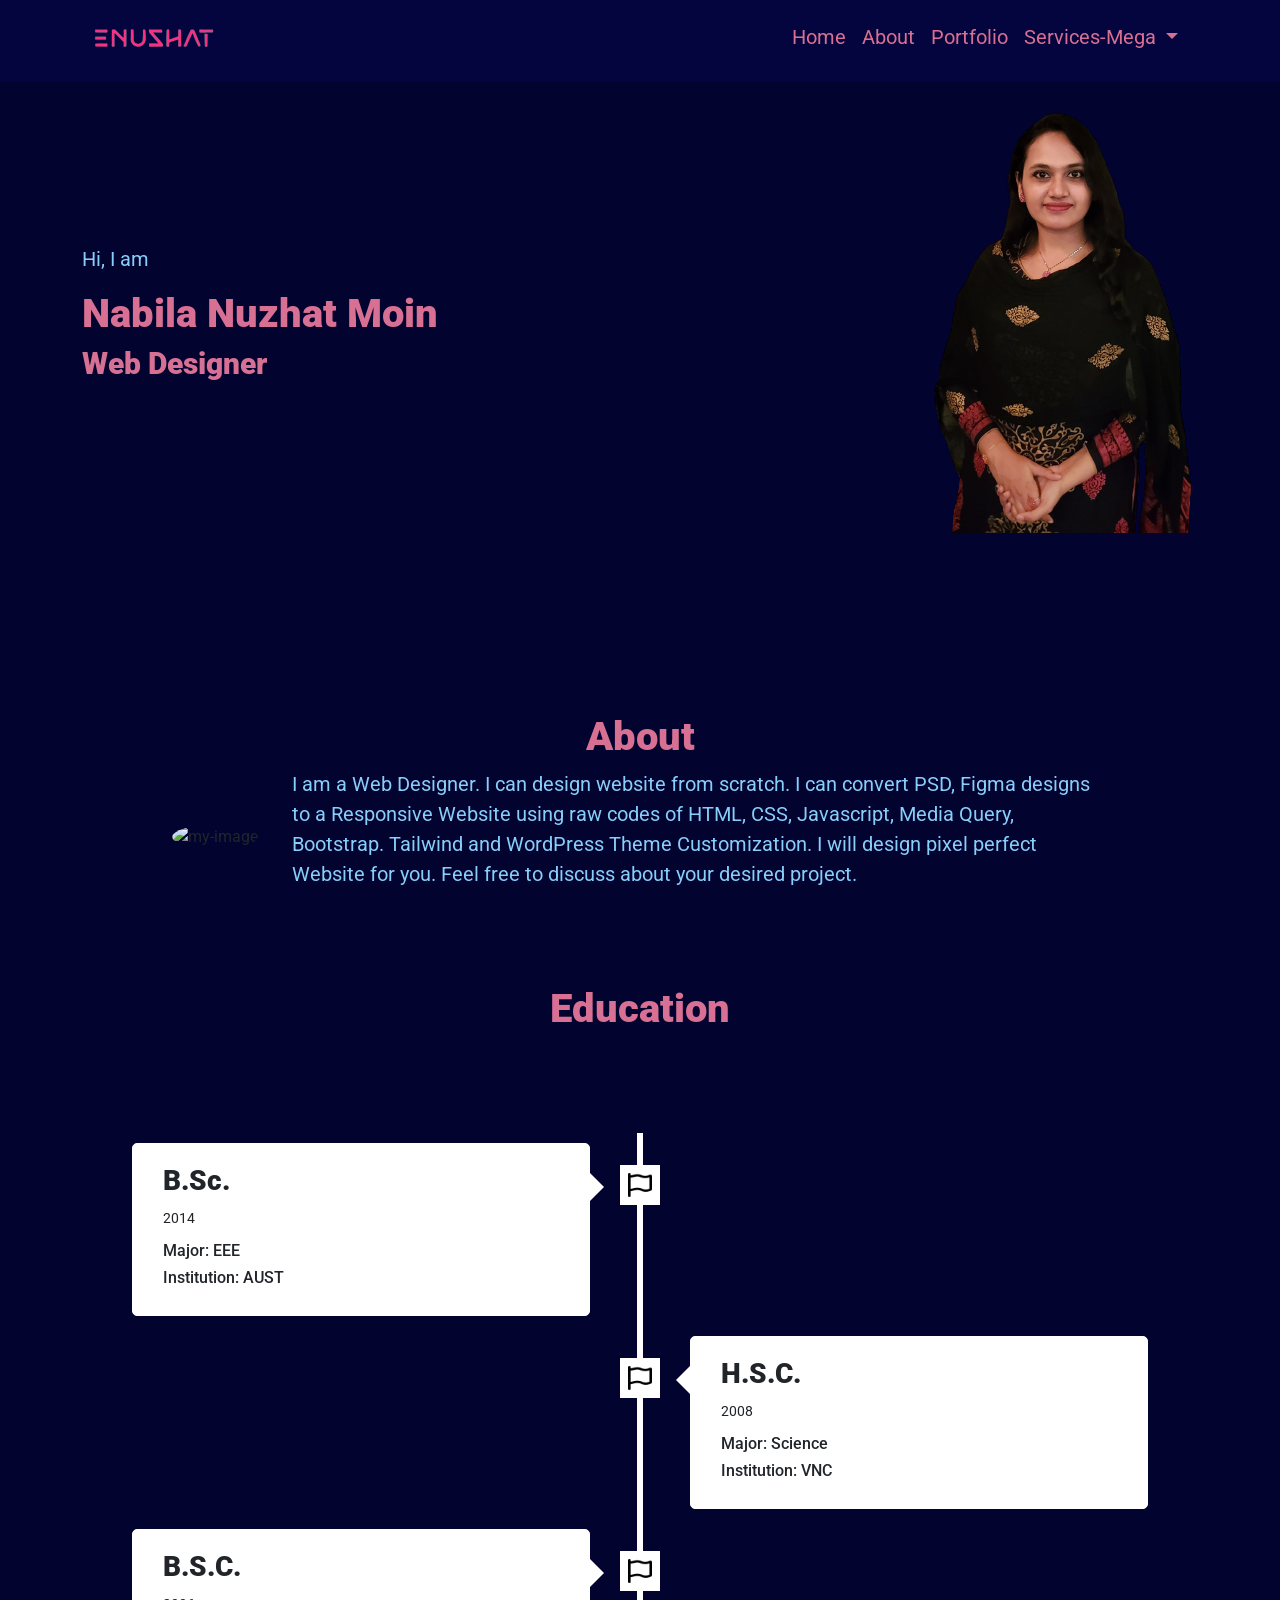
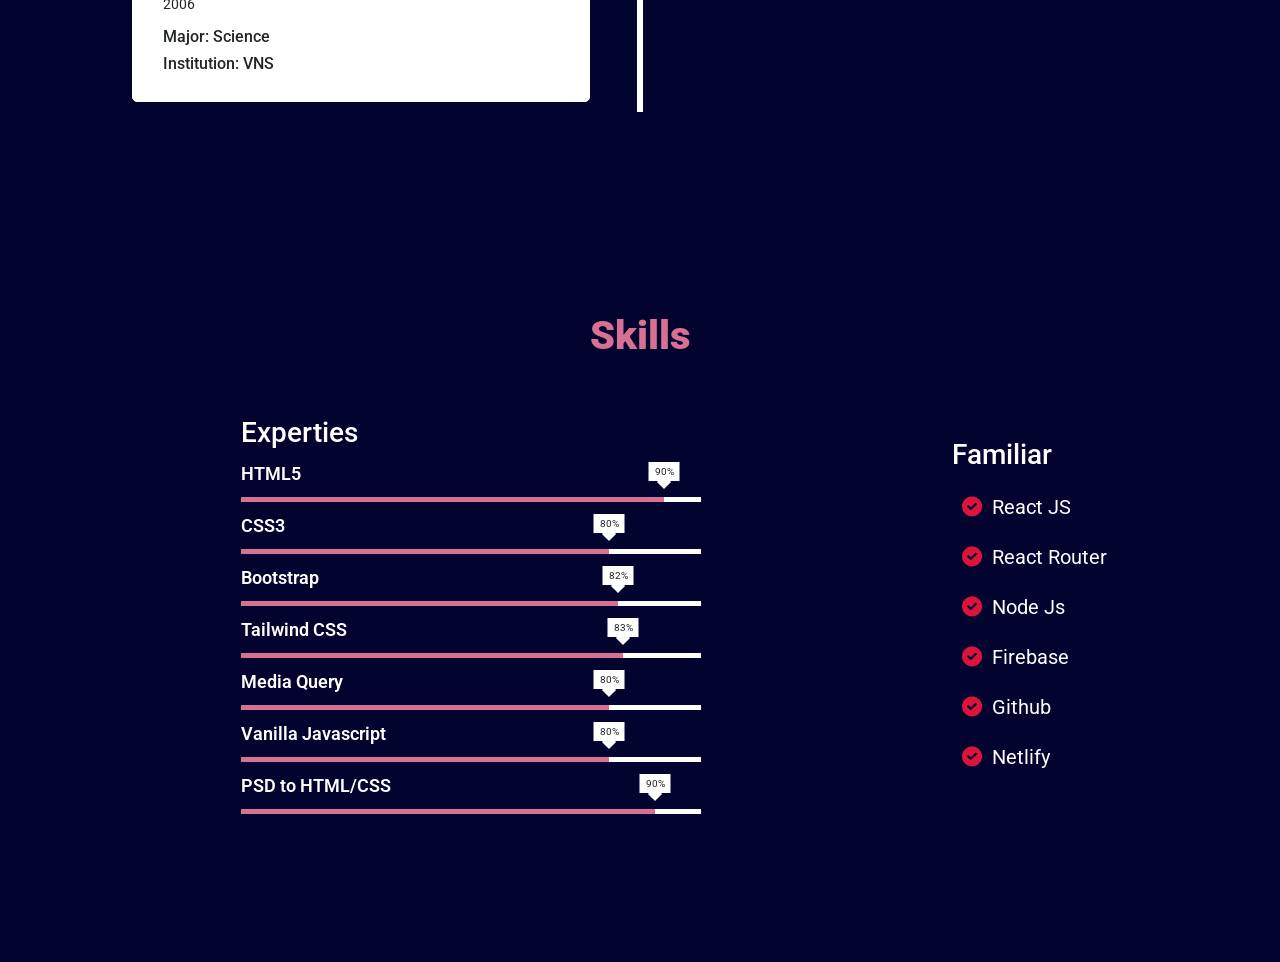
==== commit b36fdb3f: "navlink bootstrap font color override" ====
--- a/index.html
+++ b/index.html
@@ -32,13 +32,13 @@
 <!-- ============= FOR MEGAMenu COMPONENT ============== -->
 <nav class="navbar navbar-expand-lg navbar-dark">
     <div class="container-fluid">
-        <a class="navbar-brand" href="index.html"><img src="image/my-logo.png" class="img-fluid w-50" alt="my-logo"></a>
+        <a class="navbar-brand" href="index.html" target="_blank"><img src="image/my-logo.png" class="img-fluid w-50" alt="my-logo"></a>
         <button class="navbar-toggler" type="button" data-bs-toggle="collapse" data-bs-target="#main_nav"  aria-expanded="false" aria-label="Toggle navigation">
             <span class="navbar-toggler-icon"></span>
         </button>
         <div class="collapse navbar-collapse" id="main_nav">
             <ul class="navbar-nav ms-auto">
-                <li class="nav-item active"> <a class="nav-link" href="index.html">Home </a> </li>
+                <li class="nav-item active"> <a class="nav-link" target="_blank" href="index.html">Home</a> </li>
                 <li class="nav-item"><a class="nav-link" href="#about-me"> About </a></li>
                 <li class="nav-item"><a class="nav-link" href="#"> Portfolio </a></li>
                 <li class="nav-item dropdown has-megamenu">
--- a/css/style.css
+++ b/css/style.css
@@ -70,6 +70,13 @@
     justify-content: space-between;
     align-items: center;
 }
+
+.nav-link{
+    color: var(--pink);
+    font-size: 20px;
+}
+
+
 
 /* banner - style */
 
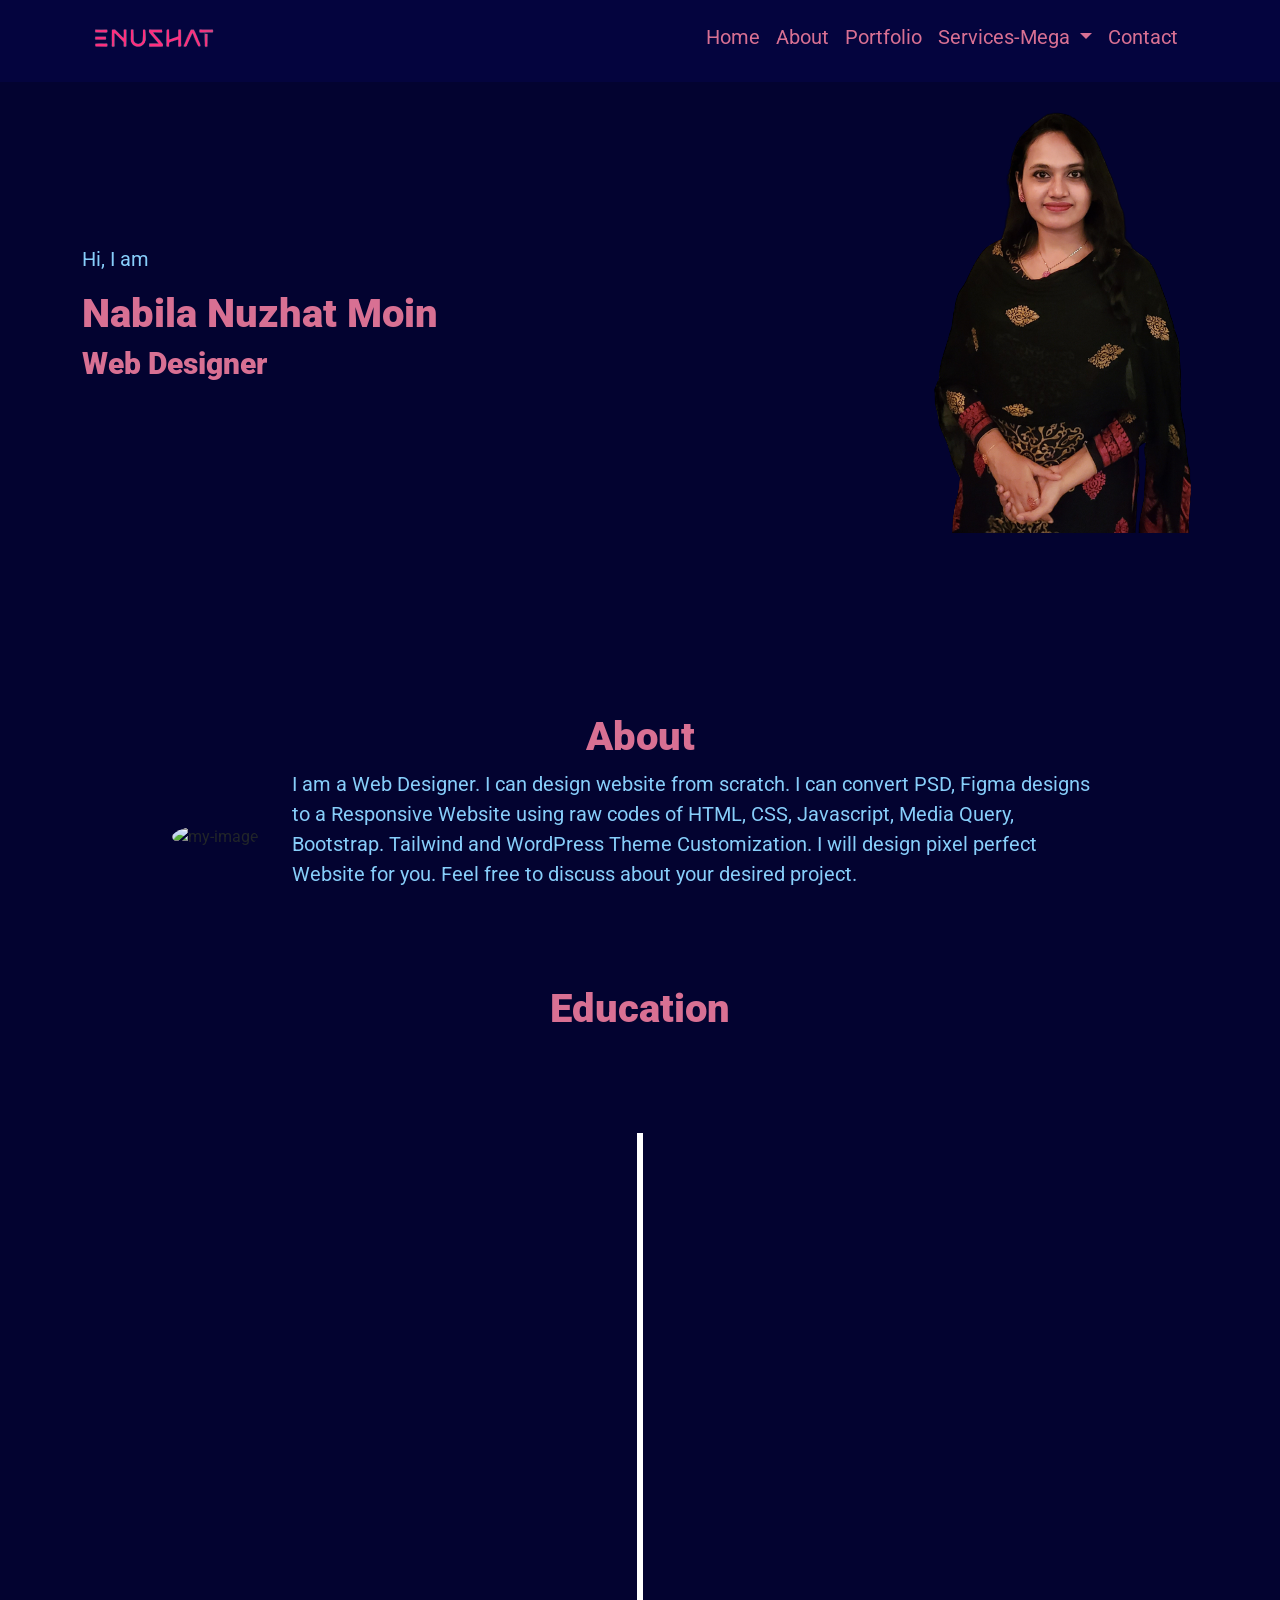
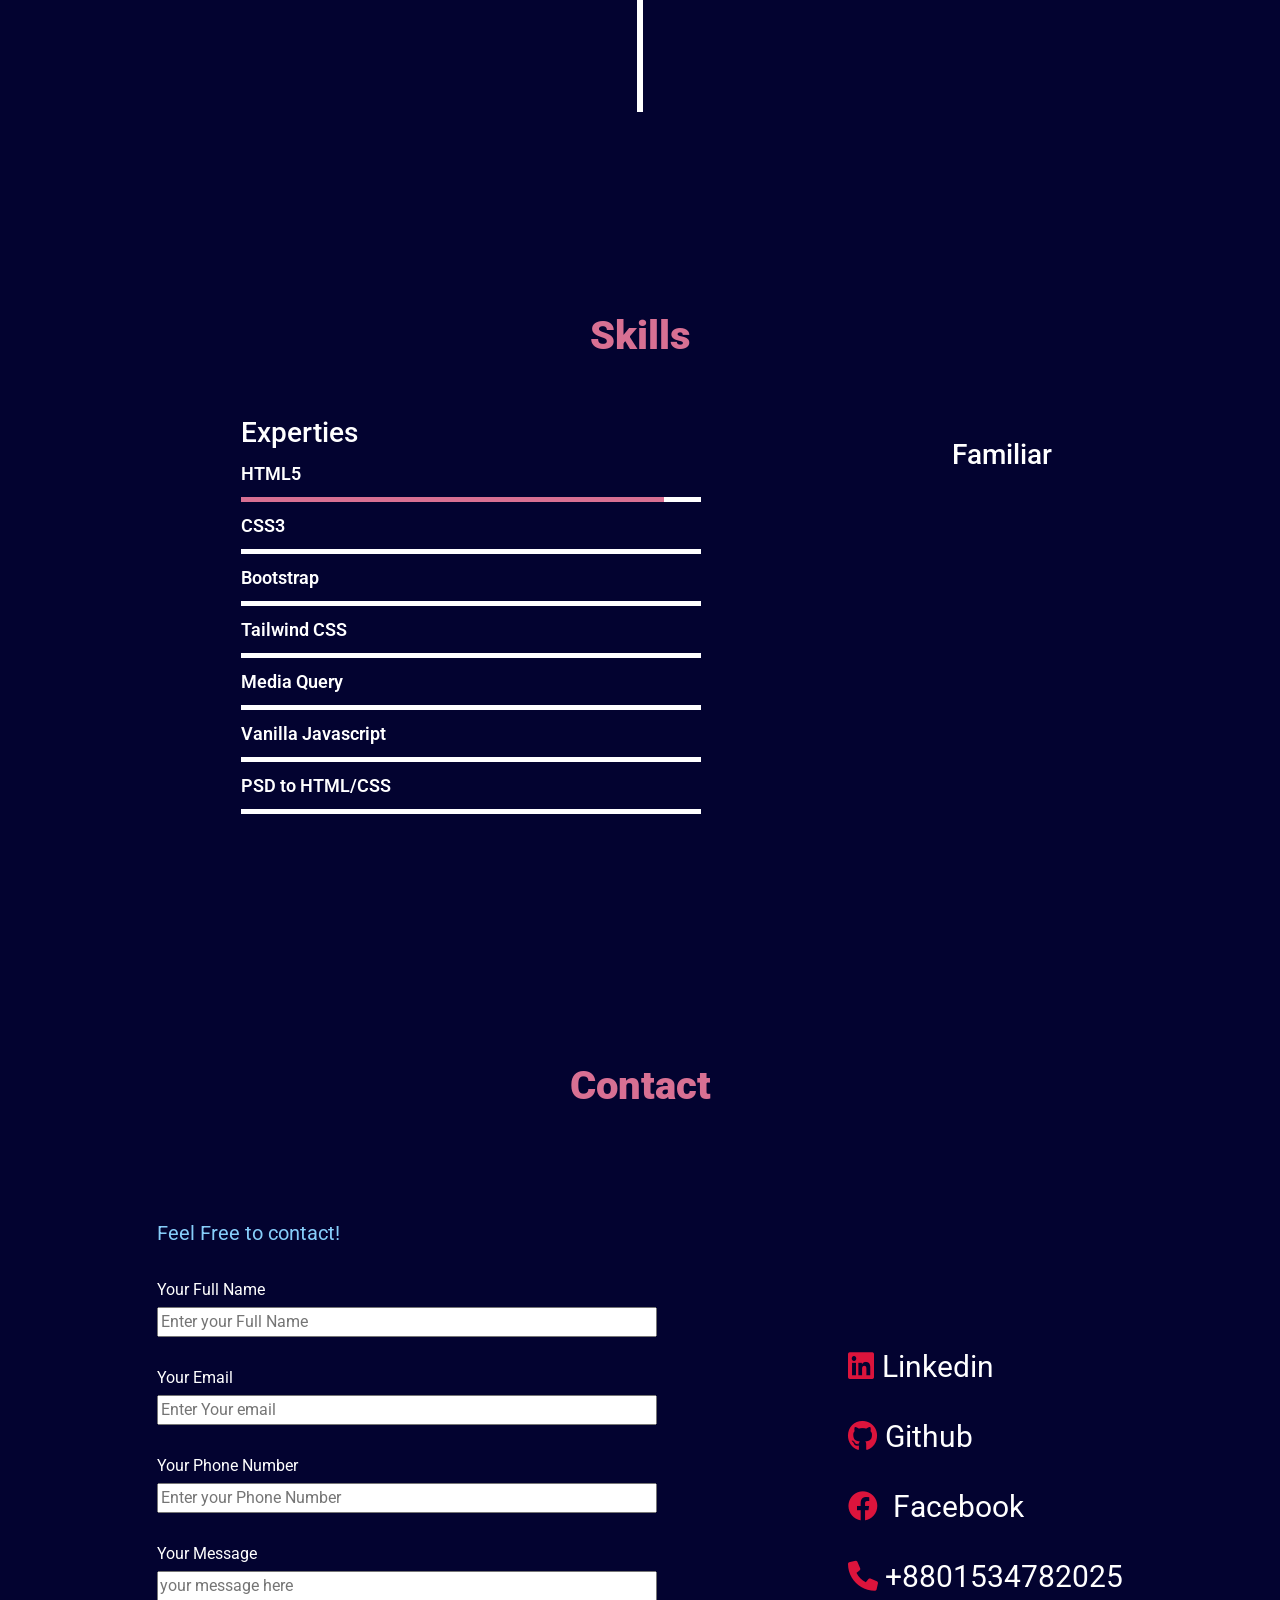
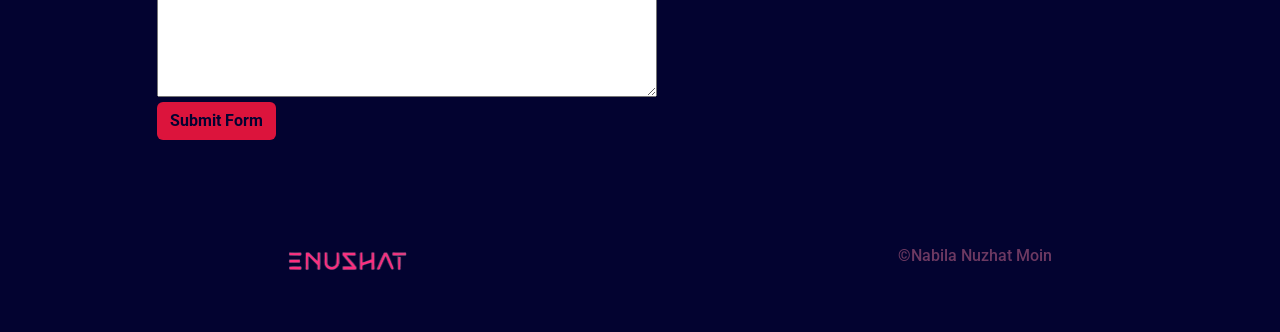
==== commit 2f3417c0: "contact form, social, footer, copyright" ====
--- a/index.html
+++ b/index.html
@@ -100,6 +100,7 @@
                         </div><!-- end row --> 
                     </div> <!-- dropdown-mega-menu.// -->
                 </li>
+                <li class="nav-item"><a class="nav-link" href="#contact-me"> Contact </a></li>
             </ul>
          
         </div> <!-- navbar-collapse.// -->
@@ -264,11 +265,94 @@
     </section>
 <!-- Skills----------------end -->
 
-
-
-
-
+<!-- contact form -->
+<h2 class="text-center common-bg">Contact</h2>
+<section class="contact" id="contact-me">
+    <div class="container">
+       <div class="d-flex flex-column flex-md-row justify-content-sm-around align-items-center mx-auto">
+            
+            <!-- my form -->
+            
+            <div class="my-contactForm">
+                <p>Feel Free to contact!</p>
+                <div>
+                <form method="post">
+                    <!-- text field -->
+                    <label>Your Full Name</label>
+                    <input type="text" placeholder="Enter your Full Name" name="fullname" required>
+                    <br>
+                    
+                    <!-- email field -->
+                    <label>Your Email</label>
+                    <input type="email" name="email" placeholder="Enter Your email" required>
+                    <br>
+
+                    <!-- number field -->
+                    <label>Your Phone Number</label>
+                    <input type="number" placeholder="Enter your Phone Number" name="phone" required>
+                    <br>
+
+                    <!-- Text Area -->
+                    <label>Your Message</label>
+                    <br>
+                    <textarea name="message" rows="5" placeholder="your message here"></textarea>
+                   
+                    <!-- submit button -->
+                    <button type="submit" class="btn">Submit Form</button>
+                </form>
+            </div>
+            </div>
+            <div class="follow-social">
+                <ul class="fa-ul">
+                    <li>
+                        <a href="https://www.linkedin.com/in/nabilanuzhat/" target="_blank">
+                            <i class="fa-brands fa-linkedin me-2"></i>Linkedin
+                        </a>
+                    </li>
+                    <li>
+                        <a href="https://github.com/nabila-nuzhat" target="_blank">
+                            <i class="fa-brands fa-github me-2"></i></i>Github
+                        </a>
+                        
+                    </li>
+                    <li>
+                        <a href="https://www.facebook.com/" target="_blank">
+                            <i class="fa-brands fa-facebook me-2"></i>
+                            Facebook 
+                        </a>
+                        
+                    </li>
+                    <li>
+                        <a href="tel:+8801534782025" target="_blank">
+                            <i class="fa-solid fa-phone"></i>
+                            +8801534782025 
+                        </a>
+                        
+                    </li>
+                   
+                    
+                </ul>
+            </div>
+            
+       </div>
+    </div>
 </section>
+
+<footer class="mt-5">
+    <footer class="py-5">
+        <div class="container-fluid">
+            <div class="d-flex flex-column flex-lg-row justify-content-sm-around align-items-center mx-auto">
+                <div>
+                    <img src="image/my-logo.png" alt="logo" class="img-fluid mx-auto w-50 d-block">
+                </div>
+                
+                <div>
+                    <h6 class="text-center">&copy;Nabila Nuzhat Moin</h6>
+                </div>
+            </div>
+        </div>
+    </footer>
+</footer>
 
     <script src="js/bootstrap.bundle.min.js"></script>
 </body>
--- a/css/style.css
+++ b/css/style.css
@@ -313,17 +313,55 @@
     
 }
 
-.familiar{
+.familiar, .my-contactForm, .follow-social a{
     color: #fff;
 }
 
-.familiar li {
+.familiar li{
     font-size: 20px;
     margin: 20px 0;
 }
 
-.familiar ul li i{
+.familiar ul li i, .follow-social ul li a i{
     color: var(--crimson);
+}
+
+.follow-social li a, .follow-social li a i{
+    font-size: 30px;
+    margin: 20px 0;
+}
+
+.contact .my-contactForm div{
+    width: 500px;
+	margin-top: 30px;
+}
+
+.contact .my-contactForm div form{
+    width: 100%;
+}
+
+.contact .my-contactForm div form input,
+.contact .my-contactForm div form textarea{
+    width: 100%;
+	display: block;
+	margin: 5px 0;
+}
+
+.contact .my-contactForm div form button{
+    background-color: var(--crimson);
+    color: var(--navy-blue-darkest);
+    font-weight: 700;
+}
+
+.contact .my-contactForm div form button:hover{
+    background-color: var(--pink);
+}
+
+
+
+footer h6{
+    color: var(--pink);
+    opacity: .5;
 }
 
 
